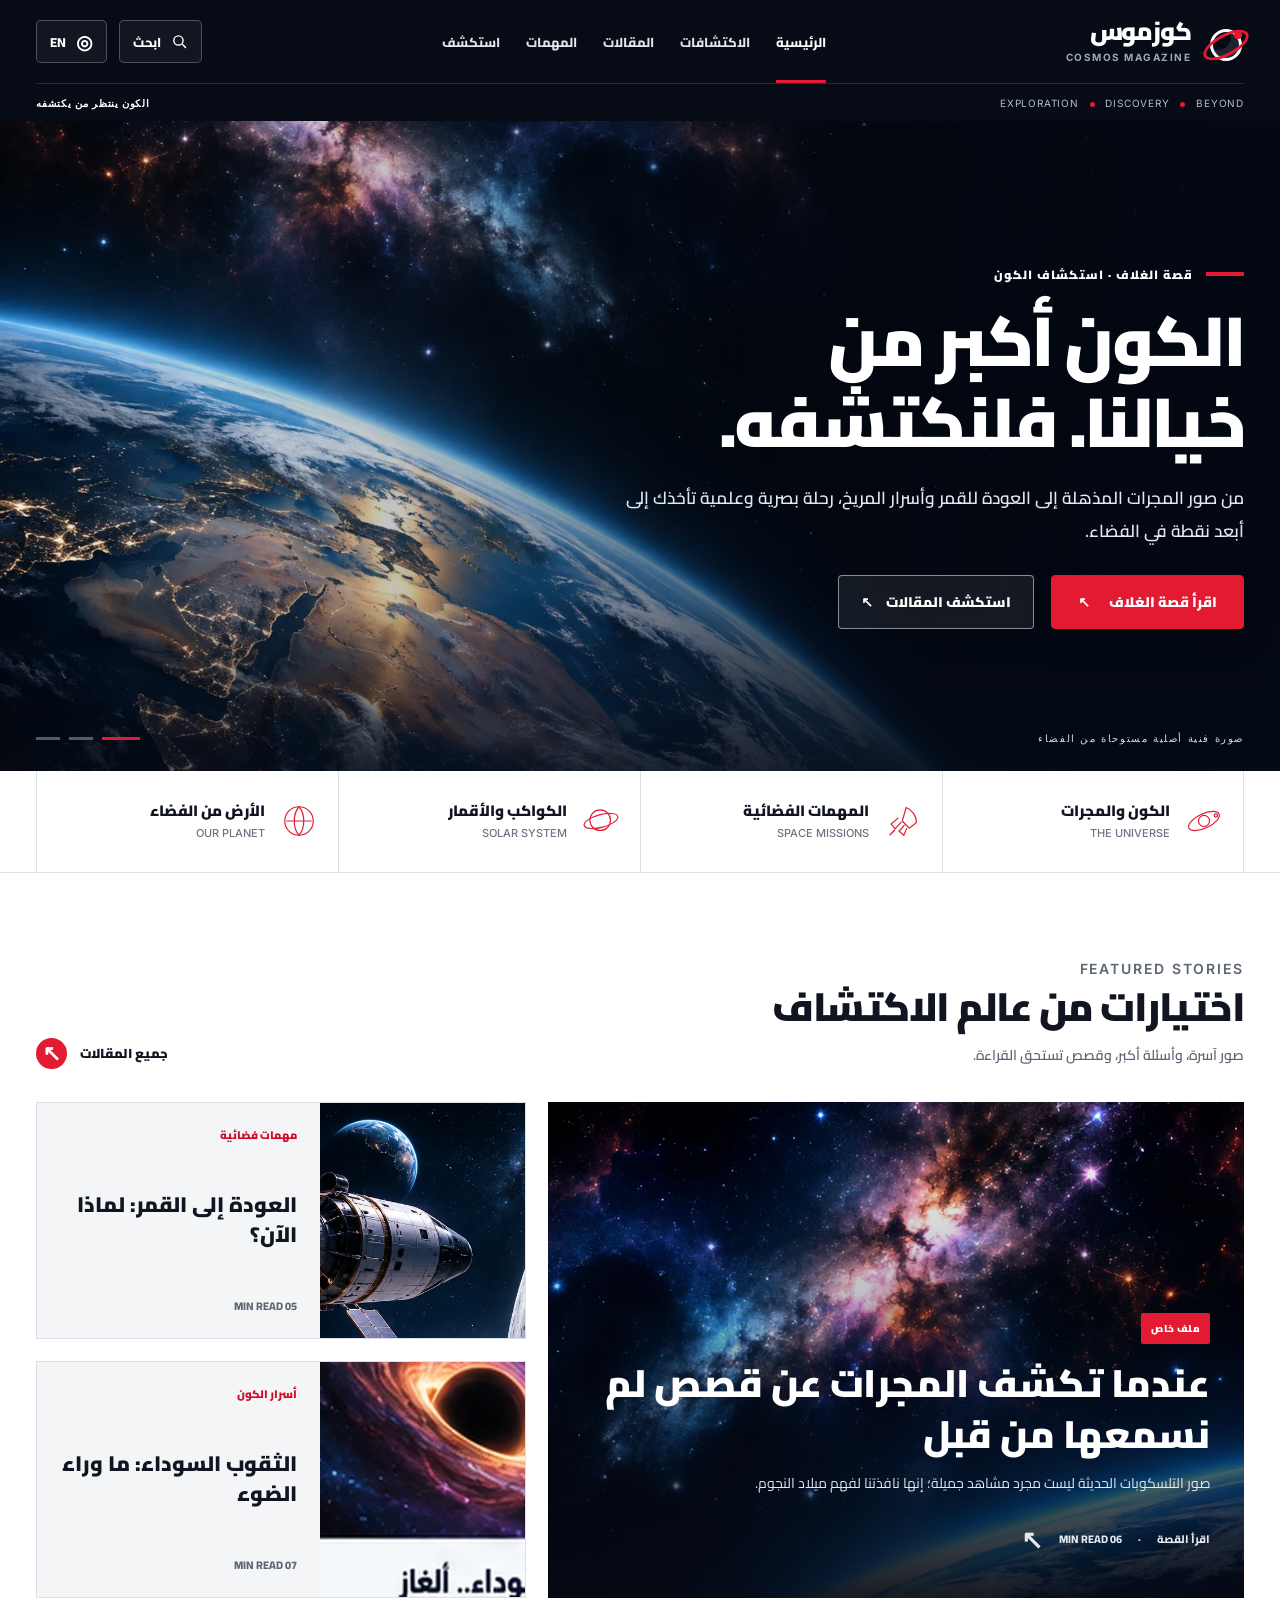
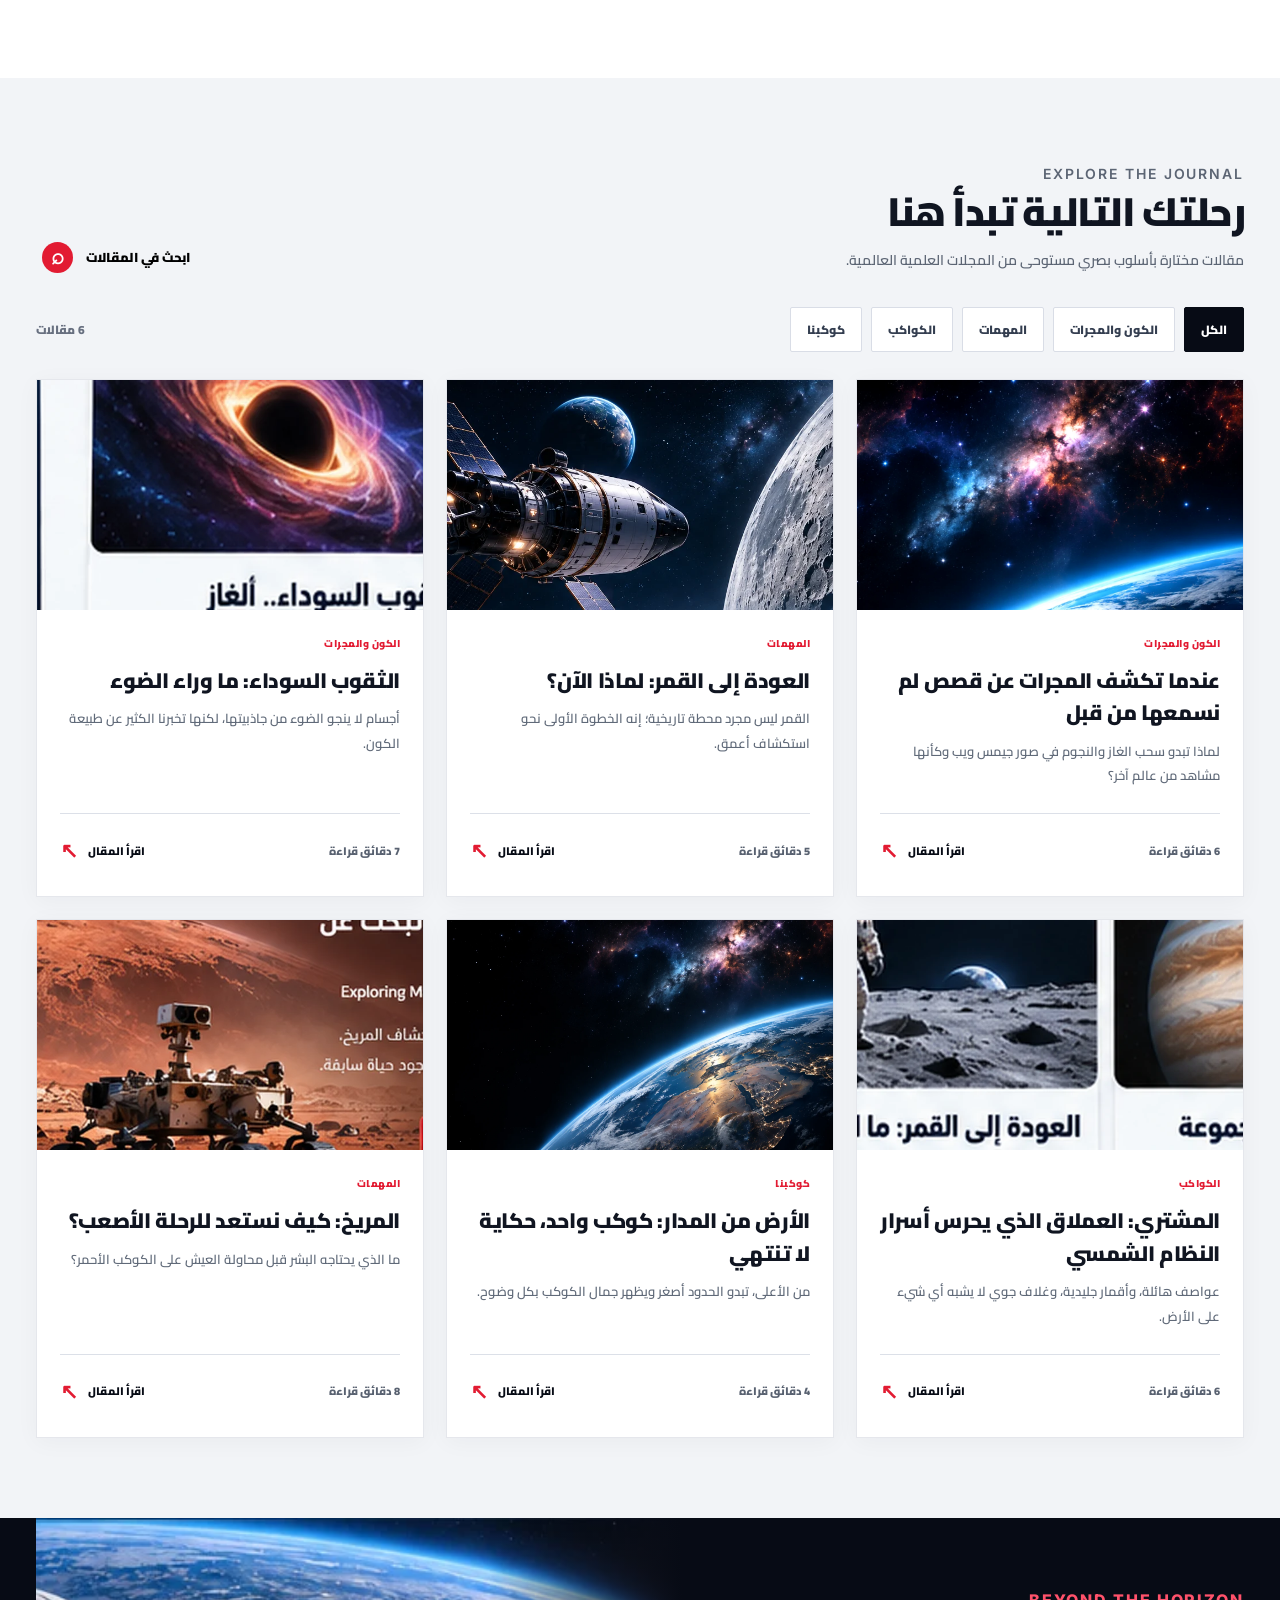
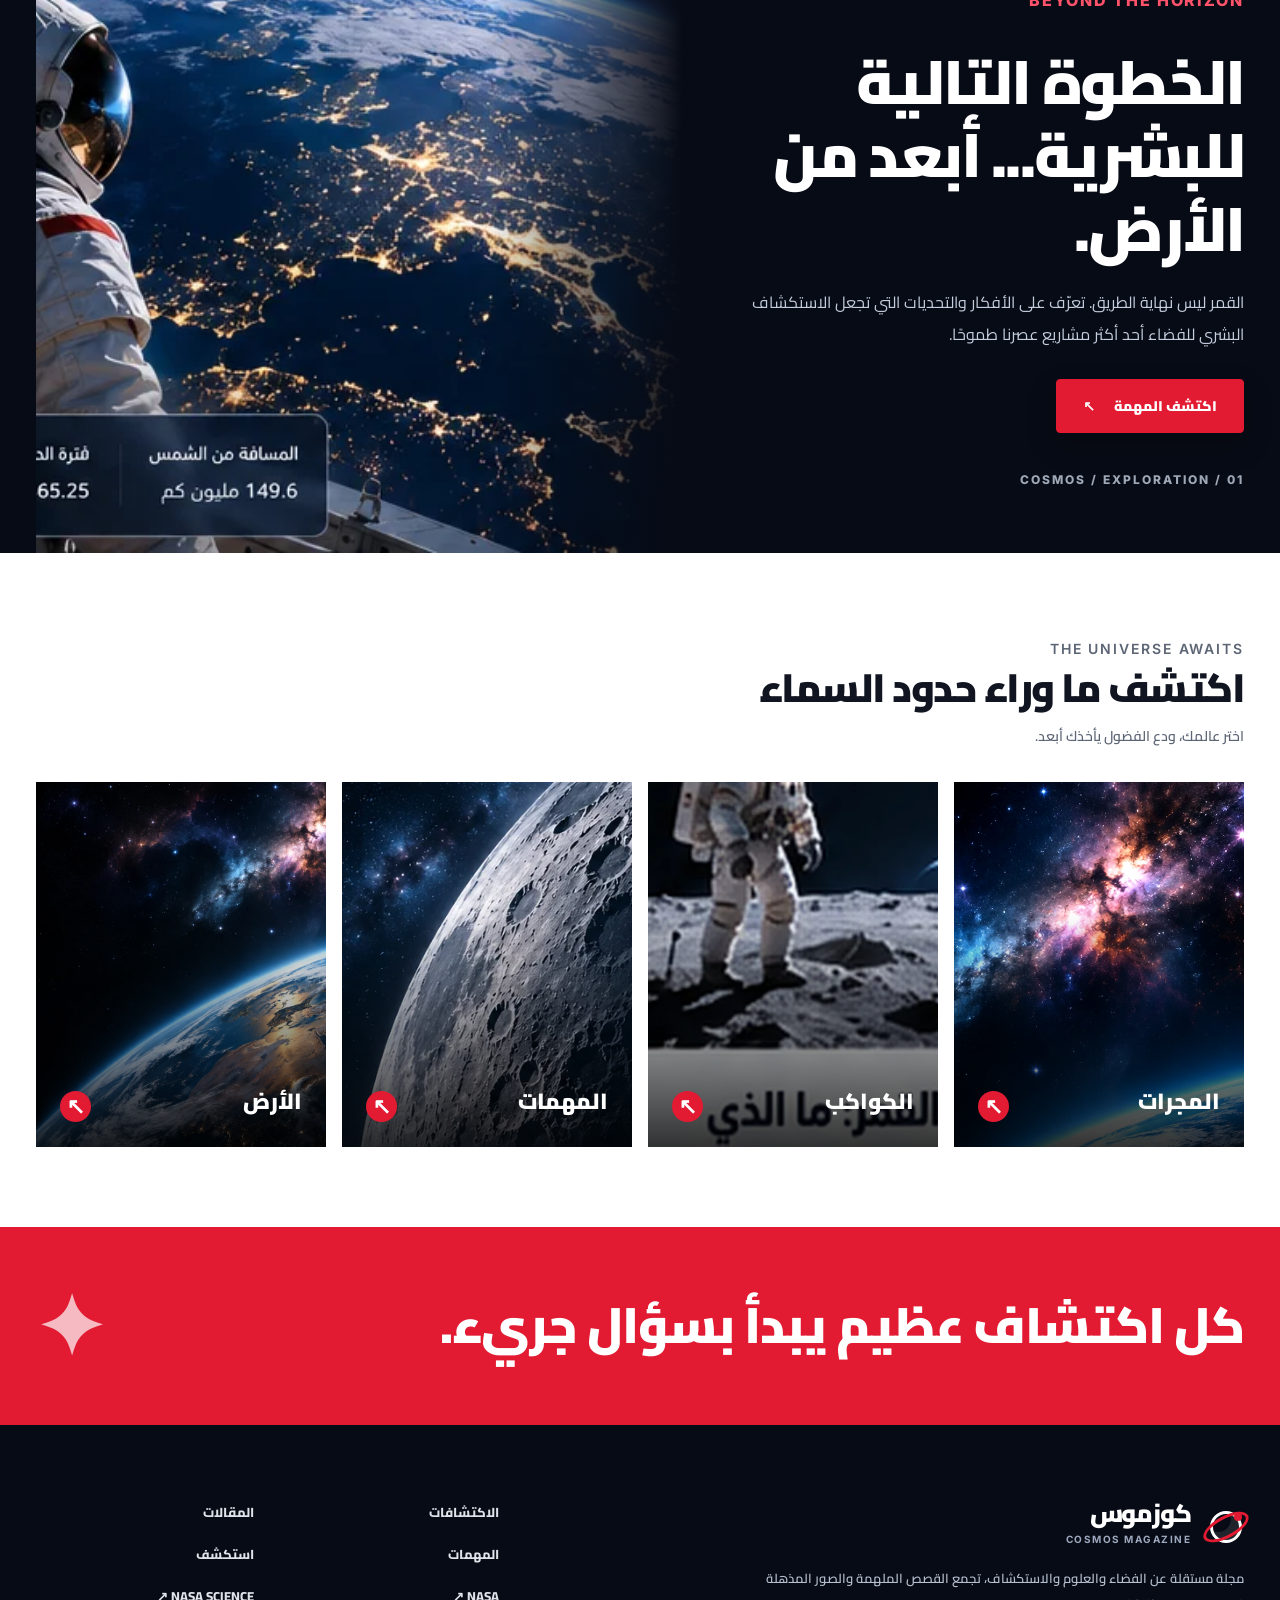
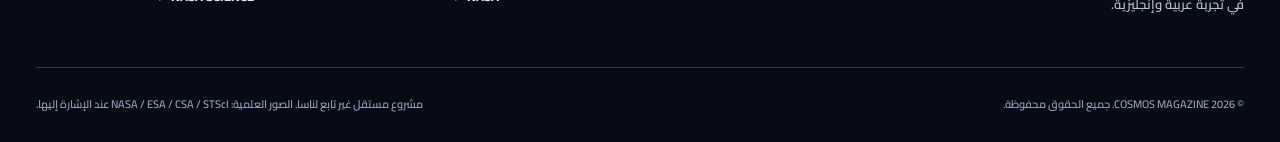
==== cosmos/index.html @ 0d80fc4e "Publish independent bilingual COSMOS space magazine in /cosmos" ====
<!doctype html>
<html lang="ar" dir="rtl">
<head>
  <meta charset="utf-8">
  <meta name="viewport" content="width=device-width, initial-scale=1, viewport-fit=cover">
  <meta name="theme-color" content="#070b15">
  <meta name="description" content="كوزموس — مجلة فضائية عربية وإنجليزية تستكشف الكون والبعثات والعلوم المستقبلية. Cosmos, a bilingual space & science editorial magazine.">
  <title>كوزموس | خلف حدود السماء</title>
  <link rel="preconnect" href="https://fonts.googleapis.com">
  <link rel="preconnect" href="https://fonts.gstatic.com" crossorigin>
  <link href="https://fonts.googleapis.com/css2?family=Cairo:wght@400;500;600;700;800;900;1000&family=Inter:wght@400;500;600;700;800;900&display=swap" rel="stylesheet">
  <style>
    :root{--navy:#070b15;--midnight:#101b2f;--red:#e21b32;--red2:#bf1328;--ink:#101521;--muted:#5c6574;--white:#fff;--paper:#fff;--soft:#f2f4f7;--line:#dce0e8;--max:1340px;--font:'Cairo',sans-serif}
    *{box-sizing:border-box}html{scroll-behavior:smooth}body{margin:0;font-family:var(--font);color:var(--ink);background:var(--paper);-webkit-font-smoothing:antialiased;overflow-x:hidden}body.en{--font:'Inter','Cairo',sans-serif}button,input{font:inherit}a{color:inherit;text-decoration:none}button{cursor:pointer}button:focus-visible,a:focus-visible,input:focus-visible{outline:3px solid #72aeff;outline-offset:3px}img{max-width:100%;display:block}.container{width:min(calc(100% - 72px),var(--max));margin-inline:auto}.arrow-icon{display:inline-block;transform:scaleX(-1)}body.en .arrow-icon{transform:scaleX(1)}
    .site-header{position:relative;z-index:80;background:var(--navy);color:#fff}.header-main{min-height:84px;display:flex;align-items:center;gap:36px;border-bottom:1px solid #ffffff20}.brand{display:flex;align-items:center;gap:11px;flex:none}.brand-orbit{width:42px;height:42px;position:relative;display:grid;place-items:center}.brand-orbit::before{content:"";position:absolute;width:26px;height:26px;border:3px solid white;border-radius:50%;left:8px;top:8px;box-shadow:inset -8px -8px 0 #ffffff1a}.brand-orbit::after{content:"";position:absolute;width:44px;height:16px;border:3px solid var(--red);border-radius:50%;transform:rotate(-28deg);left:-1px;top:13px}.brand-orbit i{position:absolute;width:8px;height:8px;background:var(--red);border-radius:50%;right:2px;top:10px}.brand-name{font-size:25px;font-weight:1000;line-height:1.0;letter-spacing:-1.1px}.brand-name small{display:block;font:700 10px/1.6 'Inter',Arial,sans-serif;letter-spacing:1.5px;color:#9da8be;margin-top:6px;white-space:nowrap}.desktop-nav{display:flex;align-items:center;gap:26px;margin-inline:auto}.desktop-nav a{color:#e1e5ec;font-size:13px;font-weight:800;white-space:nowrap;transition:color .2s}.desktop-nav a:hover{color:#fff}.desktop-nav a:first-child{color:white;position:relative}.desktop-nav a:first-child::after{content:"";position:absolute;bottom:-29px;height:3px;background:var(--red);right:0;left:0}.header-tools{display:flex;align-items:center;gap:12px;flex:none}.search-button,.lang-button,.menu-button{border:1px solid #ffffff40;color:white;background:#ffffff0c;min-height:43px;border-radius:5px;display:inline-flex;align-items:center;justify-content:center;gap:10px;padding:0 13px;font-size:13px;font-weight:800}.search-button:hover,.lang-button:hover,.menu-button:hover{background:#ffffff18}.search-button svg{width:17px;height:17px}.lang-button .globe{font-size:19px}.menu-button{display:none;font-size:23px}.header-note{display:flex;align-items:center;justify-content:space-between;gap:20px;min-height:37px;color:#b3bfd0;font-size:10px;letter-spacing:.8px;font-family:Inter,Arial,sans-serif;text-transform:uppercase}.header-note .dot{width:5px;height:5px;background:var(--red);display:inline-block;border-radius:50%;margin-inline:7px}.header-note strong{color:#fff;font-weight:800}.mobile-nav{display:none;flex-direction:column;gap:0;padding:8px 0 18px;border-top:1px solid #ffffff20}.mobile-nav.open{display:flex}.mobile-nav a{padding:13px 2px;border-bottom:1px solid #ffffff20;font-size:16px;font-weight:800}
    .hero{height:650px;position:relative;background:#030816;color:#fff;overflow:hidden}.hero-image{position:absolute;inset:0;width:100%;height:100%;object-fit:cover;object-position:center 58%;transform:scaleX(-1)}body.en .hero-image{transform:none}.hero:before{content:"";position:absolute;inset:0;background:linear-gradient(270deg,rgba(3,8,19,.98) 0%,rgba(3,8,19,.8) 26%,rgba(3,8,19,.28) 63%,rgba(3,8,19,.04) 100%);z-index:1}body.en .hero:before{background:linear-gradient(90deg,rgba(3,8,19,.96),rgba(3,8,19,.72) 31%,rgba(3,8,19,.13) 74%)}.hero:after{content:"";position:absolute;inset:0;background:linear-gradient(0deg,#050c18a8 0%,transparent 27%);pointer-events:none;z-index:1}.hero-inner{height:100%;position:relative;z-index:2;display:flex;flex-direction:column;align-items:flex-start;justify-content:center;padding-block:76px}.story-eyebrow{display:inline-flex;gap:13px;align-items:center;font-size:12px;font-weight:900;letter-spacing:1px;margin-bottom:15px;text-transform:uppercase}.red-line{width:38px;height:4px;background:var(--red);display:inline-block}.hero h1{font-size:clamp(48px,5.4vw,88px);line-height:1.17;letter-spacing:-2.7px;max-width:760px;margin:0 0 18px;font-weight:1000;text-wrap:balance}.hero p{color:#e3e9f2;max-width:630px;font-size:clamp(15px,1.35vw,19px);line-height:1.95;font-weight:600;margin:0 0 27px}.hero-actions{display:flex;align-items:center;gap:17px;flex-wrap:wrap}.btn-red{display:inline-flex;align-items:center;justify-content:center;gap:19px;background:var(--red);color:#fff;border:1px solid var(--red);border-radius:4px;min-height:54px;padding:0 26px;font-weight:900;font-size:14px;box-shadow:0 12px 30px #0003;transition:background .2s,transform .2s}.btn-red:hover{background:#ff2544;transform:translateY(-2px)}.btn-line{min-height:54px;padding:0 22px;display:inline-flex;align-items:center;gap:13px;color:white;border:1px solid #ffffff80;background:#ffffff13;border-radius:4px;font-size:14px;font-weight:900}.btn-line:hover{background:#ffffff28}.hero-foot{position:absolute;bottom:27px;right:0;left:0;display:flex;justify-content:space-between;align-items:center;gap:25px;font-family:Inter,Arial,sans-serif;letter-spacing:1.6px;color:#d5dce8;font-size:10px;text-transform:uppercase}.hero-paging{display:flex;align-items:center;gap:9px}.hero-paging span{width:24px;height:3px;background:#ffffff55}.hero-paging span:first-child{width:38px;background:var(--red)}
    .topic-bar{background:#fff;border-bottom:1px solid var(--line)}.topic-grid{display:grid;grid-template-columns:repeat(4,1fr)}.topic{display:flex;align-items:center;gap:15px;padding:29px 20px;border-inline-end:1px solid var(--line);transition:background .2s;cursor:pointer}.topic:first-child{border-inline-start:1px solid var(--line)}.topic:hover{background:#f3f6fa}.topic svg{width:38px;height:38px;flex:none;stroke:var(--red);stroke-width:1.5;fill:none}.topic strong{display:block;font-size:15px;font-weight:900;line-height:1.4}.topic small{display:block;font:500 11px/1.7 Inter,Arial,sans-serif;color:#6d7582;margin-top:3px}
    .section{padding:74px 0 80px}.section.soft{background:var(--soft)}.section-header{display:flex;justify-content:space-between;align-items:end;gap:28px;margin-bottom:33px}.section-kicker{color:var(--red);font:800 11px/1.3 Inter,Arial,sans-serif;letter-spacing:1.9px;text-transform:uppercase;margin:0 0 9px}.section-header h2{margin:0;font-size:clamp(31px,3.1vw,46px);letter-spacing:-1.5px;line-height:1.28;font-weight:1000}.section-header p{font-size:14px;color:var(--muted);margin:9px 0 0;line-height:1.9;font-weight:600}.section-link{display:inline-flex;align-items:center;gap:13px;font-size:13px;font-weight:900;white-space:nowrap}.circle-arrow{width:31px;height:31px;border-radius:50%;background:var(--red);display:grid;place-items:center;color:#fff;font:700 22px/1 Arial}
    .feature-layout{display:grid;grid-template-columns:1.42fr 1fr;gap:22px}.main-card{position:relative;height:496px;overflow:hidden;color:#fff;cursor:pointer;background:#09152d}.main-card img{width:100%;height:100%;object-fit:cover;transition:transform .6s}.main-card:hover img,.feature-side:hover img,.article-card:hover img,.visual-card:hover img{transform:scale(1.05)}.main-card:before{content:"";position:absolute;inset:0;background:linear-gradient(0deg,#050913ed,#05091350 53%,transparent);z-index:1}.main-card-content{position:absolute;z-index:2;bottom:0;right:0;left:0;padding:34px}.pill{font-size:10px;font-weight:900;padding:6px 10px;background:var(--red);color:#fff;display:inline-flex;align-items:center;border-radius:2px;letter-spacing:.4px;margin-bottom:14px}.main-card h3{margin:0 0 12px;font-size:clamp(28px,3vw,42px);font-weight:1000;line-height:1.32;max-width:630px}.card-desc{font-size:14px;line-height:1.8;color:#e3e8f2;margin:0 0 18px;max-width:560px}.card-meta{display:flex;align-items:center;gap:16px;color:#e4e8ef;font-size:11px;font-weight:800}.card-meta .arrow{font-size:26px}.side-stack{display:grid;grid-template-rows:1fr 1fr;gap:22px}.feature-side{display:grid;grid-template-columns:42% 58%;height:237px;background:#f4f5f7;overflow:hidden;cursor:pointer;border:1px solid var(--line)}.feature-side img{width:100%;height:100%;object-fit:cover;transition:transform .6s}.feature-side-body{padding:22px 23px;display:flex;flex-direction:column;justify-content:space-between}.tagline{font-size:11px;color:#d10a29;font-weight:900}.feature-side h3{font-size:21px;line-height:1.45;font-weight:1000;margin:8px 0}.feature-side small{font-size:11px;color:var(--muted);font-weight:800}
    .article-head{display:flex;justify-content:space-between;align-items:center;gap:20px;flex-wrap:wrap;margin-bottom:27px}.filter-list{display:flex;align-items:center;gap:9px;flex-wrap:wrap}.filter-list button{background:#fff;border:1px solid #d9dde6;border-radius:2px;padding:10px 16px;font-size:12px;font-weight:900;color:#343e50;transition:.2s}.filter-list button.active,.filter-list button:hover{background:var(--navy);color:#fff;border-color:var(--navy)}.cards-grid{display:grid;grid-template-columns:repeat(3,1fr);gap:22px}.article-card{background:#fff;cursor:pointer;min-width:0;display:flex;flex-direction:column;box-shadow:0 4px 22px #101d2d0a;border:1px solid #e5e7ec}.article-img{height:230px;overflow:hidden;background:#071325}.article-img img{width:100%;height:100%;object-fit:cover;transition:transform .6s}.article-content{padding:24px 23px 26px;flex:1;display:flex;flex-direction:column}.article-label{font-size:10px;color:var(--red);font-weight:1000;letter-spacing:.5px;margin-bottom:12px}.article-content h3{font-size:21px;line-height:1.55;letter-spacing:-.35px;margin:0 0 9px;font-weight:1000}.article-content p{margin:0 0 25px;font-size:13px;line-height:1.9;color:#606a79;font-weight:600;flex:1}.article-footer{border-top:1px solid var(--line);padding-top:17px;display:flex;justify-content:space-between;align-items:center;gap:10px;font-weight:900;font-size:11px;color:#596271}.article-footer .read{display:inline-flex;align-items:center;gap:10px;color:var(--navy)}.article-footer .arrow{display:grid;place-items:center;color:var(--red);font-size:21px}.empty-results{grid-column:1/-1;padding:65px 22px;text-align:center;border:1px dashed #cdd3dd;color:#637080;font-size:17px;font-weight:700}
    .mission-section{background:var(--navy);color:#fff;position:relative;overflow:hidden}.mission-grid{min-height:500px;display:grid;grid-template-columns:1fr 1.15fr;align-items:stretch}.mission-copy{padding:66px 0 66px 52px;z-index:2;display:flex;flex-direction:column;justify-content:center;align-items:flex-start}body.en .mission-copy{padding:66px 52px 66px 0}.mission-copy h2{font-size:clamp(38px,4.8vw,68px);font-weight:1000;line-height:1.2;letter-spacing:-1.8px;margin:0 0 20px;max-width:570px}.mission-copy p{font-size:16px;color:#c4cedf;line-height:2;margin:0 0 29px;max-width:510px}.mission-art{position:relative;overflow:hidden;min-height:420px;align-self:stretch}.mission-art img{width:100%;height:100%;object-fit:cover;object-position:center;position:absolute;inset:0}.mission-art:after{content:"";position:absolute;inset:0;background:linear-gradient(270deg,#070b15 0%,transparent 30%)}body.en .mission-art:after{background:linear-gradient(90deg,#070b15 0%,transparent 30%)}.mission-serial{font:800 12px/1.2 Inter,sans-serif;letter-spacing:2px;color:#9fa8b7;margin-top:40px}
    .explore-grid{display:grid;grid-template-columns:repeat(4,1fr);gap:16px}.visual-card{position:relative;cursor:pointer;height:365px;overflow:hidden;background:#081326;color:#fff}.visual-card img{height:100%;width:100%;object-fit:cover;transition:transform .6s}.visual-card::after{content:"";position:absolute;inset:0;background:linear-gradient(0deg,#000c 0%,transparent 64%)}.visual-card-label{position:absolute;bottom:25px;right:24px;left:24px;z-index:2;display:flex;align-items:end;justify-content:space-between;gap:12px;font-size:22px;font-weight:1000}.visual-card-label .circle-arrow{flex:none}.explore-grid .visual-card:nth-child(2) img{object-position:left center}.explore-grid .visual-card:nth-child(3) img{object-position:right center}
    .quote-band{background:var(--red);color:#fff;padding:58px 0}.quote-grid{display:flex;align-items:center;justify-content:space-between;gap:35px}.quote-band h2{font-size:clamp(27px,3.9vw,51px);font-weight:1000;line-height:1.4;letter-spacing:-1px;margin:0;max-width:880px}.quote-band .quote-mark{font-size:82px;font-weight:1000;line-height:1;opacity:.7}.footer{background:#070b15;color:#fff;padding:75px 0 28px}.footer-top{display:grid;grid-template-columns:1.5fr 1fr;gap:50px;padding-bottom:50px;border-bottom:1px solid #ffffff30}.footer-about p{max-width:490px;line-height:2;color:#b5bfce;font-size:13px;font-weight:600;margin:18px 0 0}.footer-links{display:grid;grid-template-columns:repeat(2,1fr);align-content:start;gap:18px 28px}.footer-links a{font-size:13px;color:#e0e4ea;font-weight:800}.footer-links a:hover{color:#fff;text-decoration:underline}.footer-bottom{padding-top:27px;display:flex;align-items:center;justify-content:space-between;gap:30px;flex-wrap:wrap;font-size:11px;line-height:1.7;color:#93a0b5;font-weight:600}.footer-bottom a{text-decoration:underline;text-underline-offset:3px}
    .overlay{display:none;position:fixed;inset:0;z-index:120;background:#020815e8;backdrop-filter:blur(10px);overflow-y:auto}.overlay.open{display:block}.search-panel{width:min(820px,calc(100% - 36px));margin:100px auto 50px;background:#fff;padding:32px;box-shadow:0 40px 100px #0005}.overlay-header{display:flex;align-items:center;justify-content:space-between;gap:20px;margin-bottom:20px}.overlay-header h2{font-size:30px;margin:0;font-weight:1000}.close-btn{border:1px solid #d9dde5;background:white;color:#111c2e;width:43px;height:43px;display:grid;place-items:center;font-size:24px}.search-field{display:flex;border:2px solid #161f32;padding:0 17px;gap:13px;align-items:center}.search-field input{height:58px;min-width:0;width:100%;outline:0;border:0;font-size:16px;color:#111c2e}.search-field span{font-size:24px}.search-results{margin-top:20px}.result-item{display:block;width:100%;padding:17px 10px;text-align:start;background:transparent;border:0;border-bottom:1px solid #e5e7ec}.result-item:hover{background:#f4f6f9}.result-item small{display:block;color:var(--red);font-size:11px;font-weight:900;margin-bottom:5px}.result-item strong{font-size:17px;font-weight:900}.result-empty{padding:20px;font-weight:700;color:#606978}
    .reader{position:fixed;z-index:130;inset:0;background:#f9fafc;display:none;overflow-y:auto}.reader.open{display:block}.reader-top{height:72px;background:#080f1d;display:flex;align-items:center;justify-content:space-between;color:#fff;padding-inline:max(28px,calc((100vw - 1100px)/2))}.reader-top .reader-brand{font-weight:1000;letter-spacing:.6px}.reader-top button{border:1px solid #ffffff50;color:#fff;background:transparent;padding:9px 16px;font-weight:900;display:flex;align-items:center;gap:7px}.reader-image{height:min(48vw,430px);min-height:240px;width:100%;object-fit:cover}.reader-wrap{max-width:850px;margin:auto;padding:42px 25px 100px}.reader-cat{font-size:12px;letter-spacing:.5px;font-weight:1000;color:var(--red);margin-bottom:10px}.reader-title{font-size:clamp(33px,4vw,58px);line-height:1.35;letter-spacing:-1.2px;font-weight:1000;margin:0 0 17px}.reader-excerpt{color:#536072;font-size:19px;line-height:1.9;font-weight:700;margin:0 0 24px}.reader-meta{padding:16px 0;border-block:1px solid #d7dce5;color:#606c7b;font-size:12px;font-weight:800;display:flex;gap:10px;align-items:center;margin-bottom:33px}.reader-body h3{font-size:27px;font-weight:1000;line-height:1.4;margin:31px 0 12px}.reader-body p{font-size:17px;line-height:2.25;color:#273144;font-weight:500;margin:0 0 24px}.reader-body blockquote{margin:30px 0;padding:18px 24px;border-inline-start:4px solid var(--red);background:#eff2f7;color:#172235;line-height:2;font-size:21px;font-weight:900}.reader-credit{font-size:11px;color:#687386;margin-top:24px}
    @media(max-width:1150px){.desktop-nav{gap:16px}.desktop-nav a{font-size:11px}.header-main{gap:20px}.feature-side h3{font-size:18px}.feature-side-body{padding:18px}.mission-copy h2{font-size:47px}}
    @media(max-width:940px){.container{width:min(calc(100% - 38px),var(--max))}.desktop-nav{display:none}.menu-button{display:inline-flex}.header-main{min-height:72px}.header-note{display:none}.hero{height:640px}.hero h1{font-size:clamp(42px,7vw,66px)}.topic-grid{grid-template-columns:repeat(2,1fr)}.topic{border-bottom:1px solid var(--line)}.feature-layout{grid-template-columns:1fr}.side-stack{grid-template-columns:1fr 1fr;grid-template-rows:auto}.feature-side{grid-template-columns:1fr;height:auto;min-height:350px;display:flex;flex-direction:column}.feature-side img{height:185px}.feature-side-body{flex:1}.cards-grid{grid-template-columns:repeat(2,1fr)}.mission-grid{grid-template-columns:1fr}.mission-copy{padding:64px 0!important}.mission-art{min-height:400px;grid-row:2}.mission-art:after{background:linear-gradient(0deg,transparent 35%,#070b15)!important}.explore-grid{grid-template-columns:repeat(2,1fr)}}
    @media(max-width:620px){.container{width:calc(100% - 30px)}.brand-name{font-size:21px}.brand-name small{font-size:9px}.brand-orbit{transform:scale(.88);margin-inline:-2px}.header-tools{gap:7px}.search-button{min-width:42px;padding:0 9px}.search-button .search-word{display:none}.lang-button{padding:0 10px}.lang-button .globe{display:none}.menu-button{min-width:42px;padding:0 9px}.hero{height:630px}.hero-image{object-position:center center}.hero:before{background:linear-gradient(0deg,#030816ed 0%,#030816a3 43%,#03081614 100%)!important}.hero-inner{justify-content:flex-end;padding-bottom:102px;padding-top:110px}.hero h1{font-size:clamp(37px,10.1vw,52px);letter-spacing:-1px}.hero p{line-height:1.85;font-size:14px}.story-eyebrow{font-size:10px}.btn-red,.btn-line{min-height:47px;padding:0 17px;font-size:12px}.hero-foot{bottom:24px;font-size:9px}.topic-grid{grid-template-columns:repeat(2,1fr)}.topic{padding:18px 11px;gap:10px}.topic svg{width:29px;height:29px}.topic strong{font-size:12px}.topic small{font-size:9px}.section{padding:51px 0 56px}.section-header h2{font-size:31px}.section-header{align-items:flex-start}.section-link{font-size:11px}.main-card{height:440px}.main-card-content{padding:22px}.main-card h3{font-size:31px}.side-stack{grid-template-columns:1fr}.feature-side{min-height:0;display:grid;grid-template-columns:36% 64%;height:185px}.feature-side img{height:100%}.feature-side h3{font-size:17px;margin:7px 0}.feature-side-body{padding:14px}.cards-grid{grid-template-columns:1fr}.article-img{height:230px}.mission-copy h2{font-size:39px}.mission-art{min-height:285px}.explore-grid{gap:10px}.visual-card{height:270px}.visual-card-label{font-size:17px;right:15px;left:15px;bottom:15px}.circle-arrow{width:27px;height:27px;font-size:19px}.quote-grid{align-items:flex-start}.quote-band{padding:42px 0}.quote-band h2{font-size:28px}.quote-band .quote-mark{font-size:48px}.footer{padding-top:52px}.footer-top{grid-template-columns:1fr}.footer-bottom{font-size:10px}.search-panel{margin:55px auto;padding:20px}.reader-wrap{padding:30px 18px 70px}.reader-body p{font-size:16px}}
    @media(prefers-reduced-motion:reduce){html{scroll-behavior:auto}*,*:before,*:after{transition-duration:.01ms!important;animation-duration:.01ms!important}}
  </style>
</head>
<body>
<header class="site-header" id="home">
  <div class="container">
    <div class="header-main">
      <a href="#home" class="brand" aria-label="Cosmos home">
        <span class="brand-orbit" aria-hidden="true"><i></i></span>
        <span class="brand-name"><span data-i18n="brand">كوزموس</span><small>COSMOS MAGAZINE</small></span>
      </a>
      <nav class="desktop-nav" aria-label="Main navigation">
        <a href="#home" data-i18n="navHome">الرئيسية</a>
        <a href="#featured" data-i18n="navDiscoveries">الاكتشافات</a>
        <a href="#stories" data-i18n="navStories">المقالات</a>
        <a href="#mission" data-i18n="navMissions">المهمات</a>
        <a href="#explore" data-i18n="navExplore">استكشف</a>
      </nav>
      <div class="header-tools">
        <button id="searchOpen" class="search-button" type="button" aria-label="Search"><svg viewBox="0 0 24 24" fill="none" stroke="currentColor" stroke-width="2"><circle cx="10.5" cy="10.5" r="6.5"/><path d="m16 16 5 5"/></svg><span class="search-word" data-i18n="search">ابحث</span></button>
        <button id="langToggle" class="lang-button" type="button" aria-label="Switch language"><span class="globe">◎</span><span id="langLabel">EN</span></button>
        <button id="menuToggle" class="menu-button" type="button" aria-label="Menu" aria-expanded="false">☰</button>
      </div>
    </div>
    <div class="header-note"><span>EXPLORATION <span class="dot"></span> DISCOVERY <span class="dot"></span> BEYOND</span><strong data-i18n="headerNote">الكون ينتظر من يكتشفه</strong></div>
    <nav id="mobileNav" class="mobile-nav" aria-label="Mobile navigation">
      <a href="#home" data-i18n="navHome">الرئيسية</a>
      <a href="#featured" data-i18n="navDiscoveries">الاكتشافات</a>
      <a href="#stories" data-i18n="navStories">المقالات</a>
      <a href="#mission" data-i18n="navMissions">المهمات</a>
      <a href="#explore" data-i18n="navExplore">استكشف</a>
    </nav>
  </div>
</header>
<main>
  <section class="hero" aria-label="Featured story">
    <img src="[data-uri]" alt="Planet Earth seen from orbit beneath a nebula" class="hero-image" fetchpriority="high">
    <div class="container hero-inner">
      <div class="story-eyebrow"><span class="red-line"></span><span data-i18n="heroEyebrow">قصة الغلاف · استكشاف الكون</span></div>
      <h1 data-i18n="heroTitle">الكون أكبر من خيالنا. فلنكتشفه.</h1>
      <p data-i18n="heroDesc">من صور المجرات المذهلة إلى العودة للقمر وأسرار المريخ، رحلة بصرية وعلمية تأخذك إلى أبعد نقطة في الفضاء.</p>
      <div class="hero-actions">
        <button type="button" id="heroRead" class="btn-red"><span data-i18n="heroRead">اقرأ قصة الغلاف</span><span class="arrow-icon">↗</span></button>
        <a href="#stories" class="btn-line"><span data-i18n="heroExplore">استكشف المقالات</span><span class="arrow-icon">↗</span></a>
      </div>
      <div class="hero-foot"><span data-i18n="heroPhoto">صورة فنية أصلية مستوحاة من الفضاء</span><div class="hero-paging"><span></span><span></span><span></span></div></div>
    </div>
  </section>

  <section class="topic-bar" aria-label="Explore topics">
    <div class="container topic-grid">
      <a href="#stories" class="topic" data-catlink="universe">
        <svg viewBox="0 0 48 48"><circle cx="24" cy="24" r="7"/><ellipse cx="24" cy="24" rx="21" ry="9" transform="rotate(-25 24 24)"/><circle cx="39" cy="17" r="2"/></svg>
        <span><strong data-i18n="topic1">الكون والمجرات</strong><small>THE UNIVERSE</small></span>
      </a>
      <a href="#stories" class="topic" data-catlink="missions">
        <svg viewBox="0 0 48 48"><path d="M28 7c8 3 13 11 13 19l-9 7-9-9 5-17Z"/><path d="m22 25-8 9-5-6 9-8M29 33l-4 9-6-5 7-8"/><path d="m14 35-7 7"/></svg>
        <span><strong data-i18n="topic2">المهمات الفضائية</strong><small>SPACE MISSIONS</small></span>
      </a>
      <a href="#stories" class="topic" data-catlink="solar">
        <svg viewBox="0 0 48 48"><circle cx="23" cy="23" r="13"/><ellipse cx="24" cy="24" rx="22" ry="8" transform="rotate(-15 24 24)"/></svg>
        <span><strong data-i18n="topic3">الكواكب والأقمار</strong><small>SOLAR SYSTEM</small></span>
      </a>
      <a href="#stories" class="topic" data-catlink="earth">
        <svg viewBox="0 0 48 48"><circle cx="24" cy="24" r="18"/><path d="M8 24h32M24 6c8 9 8 27 0 36M24 6c-8 9-8 27 0 36"/></svg>
        <span><strong data-i18n="topic4">الأرض من الفضاء</strong><small>OUR PLANET</small></span>
      </a>
    </div>
  </section>

  <section class="section" id="featured">
    <div class="container">
      <div class="section-header">
        <div><p class="section-kicker">FEATURED STORIES</p><h2 data-i18n="featuredTitle">اختيارات من عالم الاكتشاف</h2><p data-i18n="featuredDesc">صور آسرة، وأسئلة أكبر، وقصص تستحق القراءة.</p></div>
        <a href="#stories" class="section-link"><span data-i18n="viewAll">جميع المقالات</span><span class="circle-arrow arrow-icon">↗</span></a>
      </div>
      <div class="feature-layout">
        <article class="main-card" tabindex="0" role="button" data-open="1">
          <img src="https://science.nasa.gov/wp-content/uploads/2023/09/web-first-images-release.png" data-fallback="[data-uri]" alt="Cosmic Cliffs in the Carina Nebula, Webb telescope" loading="lazy">
          <div class="main-card-content"><span class="pill" data-i18n="featuredPill">ملف خاص</span><h3 data-i18n="featureMainTitle">عندما تكشف المجرات عن قصص لم نسمعها من قبل</h3><p class="card-desc" data-i18n="featureMainDesc">صور التلسكوبات الحديثة ليست مجرد مشاهد جميلة؛ إنها نافذتنا لفهم ميلاد النجوم.</p><div class="card-meta"><span data-i18n="readStory">اقرأ القصة</span><span>·</span><span>06 MIN READ</span><span class="arrow arrow-icon">↗</span></div></div>
        </article>
        <div class="side-stack">
          <article class="feature-side" tabindex="0" role="button" data-open="2"><img src="[data-uri]" alt="Spacecraft approaching the Moon" loading="lazy"><div class="feature-side-body"><span class="tagline" data-i18n="featureMoonCat">مهمات فضائية</span><h3 data-i18n="featureMoonTitle">العودة إلى القمر: لماذا الآن؟</h3><small>05 MIN READ</small></div></article>
          <article class="feature-side" tabindex="0" role="button" data-open="3"><img src="[data-uri]" alt="Artist's depiction of a black hole" loading="lazy"><div class="feature-side-body"><span class="tagline" data-i18n="featureBlackCat">أسرار الكون</span><h3 data-i18n="featureBlackTitle">الثقوب السوداء: ما وراء الضوء</h3><small>07 MIN READ</small></div></article>
        </div>
      </div>
    </div>
  </section>

  <section class="section soft" id="stories">
    <div class="container">
      <div class="section-header"><div><p class="section-kicker">EXPLORE THE JOURNAL</p><h2 data-i18n="storiesTitle">رحلتك التالية تبدأ هنا</h2><p data-i18n="storiesDesc">مقالات مختارة بأسلوب بصري مستوحى من المجلات العلمية العالمية.</p></div><button type="button" class="section-link" id="storiesSearch" style="border:0;background:transparent;cursor:pointer"><span data-i18n="searchStories">ابحث في المقالات</span><span class="circle-arrow">⌕</span></button></div>
      <div class="article-head"><div class="filter-list" id="filters"></div><div style="font-size:12px;font-weight:900;color:#687080" id="resultCount"></div></div>
      <div class="cards-grid" id="cardsGrid" aria-live="polite"></div>
    </div>
  </section>

  <section class="mission-section" id="mission"><div class="container mission-grid"><div class="mission-copy"><p class="section-kicker" style="color:#ff526b">BEYOND THE HORIZON</p><h2 data-i18n="missionTitle">الخطوة التالية للبشرية... أبعد من الأرض.</h2><p data-i18n="missionDesc">القمر ليس نهاية الطريق. تعرّف على الأفكار والتحديات التي تجعل الاستكشاف البشري للفضاء أحد أكثر مشاريع عصرنا طموحًا.</p><button class="btn-red" id="missionRead" type="button"><span data-i18n="missionButton">اكتشف المهمة</span><span class="arrow-icon">↗</span></button><span class="mission-serial">COSMOS / EXPLORATION / 01</span></div><div class="mission-art"><img src="[data-uri]" alt="Astronaut and Earth viewed from space" loading="lazy"></div></div></section>

  <section class="section" id="explore"><div class="container"><div class="section-header"><div><p class="section-kicker">THE UNIVERSE AWAITS</p><h2 data-i18n="exploreTitle">اكتشف ما وراء حدود السماء</h2><p data-i18n="exploreDesc">اختر عالمك، ودع الفضول يأخذك أبعد.</p></div></div><div class="explore-grid">
    <a href="#stories" class="visual-card" data-catlink="universe"><img src="[data-uri]" alt="Nebula and stars" loading="lazy"><span class="visual-card-label"><span data-i18n="explore1">المجرات</span><span class="circle-arrow arrow-icon">↗</span></span></a>
    <a href="#stories" class="visual-card" data-catlink="solar"><img src="[data-uri]" alt="Jupiter in space" loading="lazy"><span class="visual-card-label"><span data-i18n="explore2">الكواكب</span><span class="circle-arrow arrow-icon">↗</span></span></a>
    <a href="#stories" class="visual-card" data-catlink="missions"><img src="[data-uri]" alt="Spacecraft near the Moon" loading="lazy"><span class="visual-card-label"><span data-i18n="explore3">المهمات</span><span class="circle-arrow arrow-icon">↗</span></span></a>
    <a href="#stories" class="visual-card" data-catlink="earth"><img src="[data-uri]" alt="Earth in space" loading="lazy"><span class="visual-card-label"><span data-i18n="explore4">الأرض</span><span class="circle-arrow arrow-icon">↗</span></span></a>
  </div></div></section>
  <section class="quote-band"><div class="container quote-grid"><h2 data-i18n="quote">كل اكتشاف عظيم يبدأ بسؤال جريء.</h2><span class="quote-mark" aria-hidden="true">✦</span></div></section>
</main>
<footer class="footer"><div class="container"><div class="footer-top"><div class="footer-about"><a href="#home" class="brand"><span class="brand-orbit" aria-hidden="true"><i></i></span><span class="brand-name"><span data-i18n="brand">كوزموس</span><small>COSMOS MAGAZINE</small></span></a><p data-i18n="footerAbout">مجلة مستقلة عن الفضاء والعلوم والاستكشاف، تجمع القصص الملهمة والصور المذهلة في تجربة عربية وإنجليزية.</p></div><div class="footer-links"><a href="#featured" data-i18n="navDiscoveries">الاكتشافات</a><a href="#stories" data-i18n="navStories">المقالات</a><a href="#mission" data-i18n="navMissions">المهمات</a><a href="#explore" data-i18n="navExplore">استكشف</a><a href="https://www.nasa.gov/" target="_blank" rel="noopener">NASA ↗</a><a href="https://science.nasa.gov/" target="_blank" rel="noopener">NASA SCIENCE ↗</a></div></div><div class="footer-bottom"><span>© <span id="year"></span> COSMOS MAGAZINE. <span data-i18n="footerRights">جميع الحقوق محفوظة.</span></span><span data-i18n="footerDisclaimer">مشروع مستقل غير تابع لناسا. الصور العلمية: NASA / ESA / CSA / STScI عند الإشارة إليها.</span></div></div></footer>

<div class="overlay" id="searchOverlay" role="dialog" aria-modal="true" aria-label="Search articles"><div class="search-panel"><div class="overlay-header"><h2 data-i18n="searchTitle">ابحث في الكون</h2><button class="close-btn" type="button" id="searchClose" aria-label="Close">×</button></div><label class="search-field"><span>⌕</span><input id="searchInput" type="search" autocomplete="off" placeholder="ابحث عن الفضاء أو المجرات أو القمر" aria-label="Search query"></label><div id="searchResults" class="search-results"></div></div></div>
<div class="reader" id="reader" role="dialog" aria-modal="true" aria-label="Article"><div class="reader-top"><span class="reader-brand">COSMOS <span style="color:var(--red)">●</span></span><button id="readerClose" type="button"><span class="arrow-icon">↗</span><span data-i18n="readerClose">العودة للمجلة</span></button></div><img id="readerImage" class="reader-image" alt="Space science article image"><div class="reader-wrap"><div class="reader-cat" id="readerCat"></div><h1 class="reader-title" id="readerTitle"></h1><p class="reader-excerpt" id="readerExcerpt"></p><div class="reader-meta" id="readerMeta"></div><div class="reader-body" id="readerBody"></div><div class="reader-credit" id="readerCredit"></div></div></div>
<script>
(()=>{
 'use strict';
 const $=id=>document.getElementById(id);
 const ui={
 ar:{brand:'كوزموس',navHome:'الرئيسية',navDiscoveries:'الاكتشافات',navStories:'المقالات',navMissions:'المهمات',navExplore:'استكشف',headerNote:'الكون ينتظر من يكتشفه',search:'ابحث',heroEyebrow:'قصة الغلاف · استكشاف الكون',heroTitle:'الكون أكبر من خيالنا. فلنكتشفه.',heroDesc:'من صور المجرات المذهلة إلى العودة للقمر وأسرار المريخ، رحلة بصرية وعلمية تأخذك إلى أبعد نقطة في الفضاء.',heroRead:'اقرأ قصة الغلاف',heroExplore:'استكشف المقالات',heroPhoto:'صورة فنية أصلية مستوحاة من الفضاء',topic1:'الكون والمجرات',topic2:'المهمات الفضائية',topic3:'الكواكب والأقمار',topic4:'الأرض من الفضاء',featuredTitle:'اختيارات من عالم الاكتشاف',featuredDesc:'صور آسرة، وأسئلة أكبر، وقصص تستحق القراءة.',viewAll:'جميع المقالات',featuredPill:'ملف خاص',featureMainTitle:'عندما تكشف المجرات عن قصص لم نسمعها من قبل',featureMainDesc:'صور التلسكوبات الحديثة ليست مجرد مشاهد جميلة؛ إنها نافذتنا لفهم ميلاد النجوم.',readStory:'اقرأ القصة',featureMoonCat:'مهمات فضائية',featureMoonTitle:'العودة إلى القمر: لماذا الآن؟',featureBlackCat:'أسرار الكون',featureBlackTitle:'الثقوب السوداء: ما وراء الضوء',storiesTitle:'رحلتك التالية تبدأ هنا',storiesDesc:'مقالات مختارة بأسلوب بصري مستوحى من المجلات العلمية العالمية.',searchStories:'ابحث في المقالات',missionTitle:'الخطوة التالية للبشرية... أبعد من الأرض.',missionDesc:'القمر ليس نهاية الطريق. تعرّف على الأفكار والتحديات التي تجعل الاستكشاف البشري للفضاء أحد أكثر مشاريع عصرنا طموحًا.',missionButton:'اكتشف المهمة',exploreTitle:'اكتشف ما وراء حدود السماء',exploreDesc:'اختر عالمك، ودع الفضول يأخذك أبعد.',explore1:'المجرات',explore2:'الكواكب',explore3:'المهمات',explore4:'الأرض',quote:'كل اكتشاف عظيم يبدأ بسؤال جريء.',footerAbout:'مجلة مستقلة عن الفضاء والعلوم والاستكشاف، تجمع القصص الملهمة والصور المذهلة في تجربة عربية وإنجليزية.',footerRights:'جميع الحقوق محفوظة.',footerDisclaimer:'مشروع مستقل غير تابع لناسا. الصور العلمية: NASA / ESA / CSA / STScI عند الإشارة إليها.',searchTitle:'ابحث في الكون',searchPlaceholder:'ابحث عن الفضاء أو المجرات أو القمر',readerClose:'العودة للمجلة',readMore:'اقرأ المقال',minRead:'دقائق قراءة',noResults:'لا توجد نتائج، جرّب كلمة أخرى.',found:n=>`${n} مقالات`,categories:{all:'الكل',universe:'الكون والمجرات',missions:'المهمات',solar:'الكواكب',earth:'كوكبنا'},meta:'مجلة كوزموس',chapter1:'ما الذي نعرفه؟',chapter2:'لماذا يهمنا هذا الاكتشاف؟',credit:'حقوق الصورة',photoArt:'عمل فني بصري أصلي'},
 en:{brand:'COSMOS',navHome:'Home',navDiscoveries:'Discoveries',navStories:'Stories',navMissions:'Missions',navExplore:'Explore',headerNote:'DISCOVERY IS OUT THERE',search:'Search',heroEyebrow:'COVER STORY · EXPLORING THE COSMOS',heroTitle:'The universe is bigger than our imagination.',heroDesc:'From extraordinary galaxies to the Moon and the mysteries of Mars, follow a visual journey into the farthest reaches of space.',heroRead:'Read the cover story',heroExplore:'Explore all stories',heroPhoto:'Original space-inspired concept artwork',topic1:'The universe',topic2:'Space missions',topic3:'Our solar system',topic4:'Our home planet',featuredTitle:'Stories worth discovering',featuredDesc:'Breathtaking imagery. Bigger questions. Extraordinary science.',viewAll:'View all stories',featuredPill:'FEATURE',featureMainTitle:'The hidden stories written in the stars',featureMainDesc:'Telescope images are more than beautiful pictures: they reveal how new stars and worlds are born.',readStory:'Read feature',featureMoonCat:'SPACE EXPLORATION',featureMoonTitle:'Back to the Moon: why now?',featureBlackCat:'THE UNIVERSE',featureBlackTitle:'Black holes: beyond the light',storiesTitle:'Your next journey starts here',storiesDesc:'A curated collection of space and science features.',searchStories:'Search stories',missionTitle:'Humanity’s next frontier lies beyond Earth.',missionDesc:'The Moon is only the beginning. Discover the ambition, engineering and questions shaping the next era of human exploration.',missionButton:'Explore the mission',exploreTitle:'Go beyond the horizon',exploreDesc:'Choose a world and follow your curiosity.',explore1:'Galaxies',explore2:'Planets',explore3:'Missions',explore4:'Earth',quote:'Every great discovery begins with a bold question.',footerAbout:'An independent space and science magazine, bringing inspiring stories and unforgettable imagery together in Arabic and English.',footerRights:'All rights reserved.',footerDisclaimer:'Independent project, not affiliated with NASA. Science imagery credited to NASA / ESA / CSA / STScI where applicable.',searchTitle:'Search the universe',searchPlaceholder:'Search space, galaxies, the Moon...',readerClose:'Back to magazine',readMore:'Read story',minRead:'min read',noResults:'No results found. Try another search.',found:n=>`${n} stories`,categories:{all:'All stories',universe:'Universe',missions:'Missions',solar:'Solar system',earth:'Earth'},meta:'Cosmos Magazine',chapter1:'What do we know?',chapter2:'Why does it matter?',credit:'Image credit',photoArt:'Original concept artwork'}
 };
 const posts=[
 {id:1,cat:'universe',min:6,img:'https://science.nasa.gov/wp-content/uploads/2023/09/web-first-images-release.png',fallback:'[data-uri]',credit:'NASA / ESA / CSA / STScI',
 ar:{title:'عندما تكشف المجرات عن قصص لم نسمعها من قبل',excerpt:'لماذا تبدو سحب الغاز والنجوم في صور جيمس ويب وكأنها مشاهد من عالم آخر؟',p:['في الفضاء مناطق واسعة من الغاز والغبار تُولد داخلها النجوم. وعندما تنظر إليها مراصد مثل تلسكوب جيمس ويب، تتحول المعلومات إلى صور غنية بتفاصيل لا تراها العين البشرية وحدها.','صورة «المنحدرات الكونية» لسديم القاعدة تذكير بأن كل جزء مضيء يمثل عملية فيزيائية حقيقية: نجوم تتشكل، ورياح نجمية تنحت الغاز، وغبار يكشفه ضوء الأشعة تحت الحمراء.','جمال هذه المشاهد مهم، لكن قيمتها العلمية أعمق بكثير. فهي تساعد الباحثين على فهم كيف تتشكل النجوم والكواكب، وكيف تتغير المجرات مع مرور الوقت.']},
 en:{title:'The hidden stories written in the stars',excerpt:'Why do Webb’s breathtaking nebulae look like landscapes from another world?',p:['Vast regions of interstellar gas and dust are the places where stars are born. Observatories like the James Webb Space Telescope reveal details that our eyes alone could never see.','The Cosmic Cliffs in the Carina Nebula remind us that every bright structure is part of a real physical process: newborn stars, stellar winds sculpting gas, and infrared light illuminating the dust.','Their beauty draws us in, but the science goes deeper. These images help researchers understand how stars, planets and galaxies change through time.']}},
 {id:2,cat:'missions',min:5,img:'[data-uri]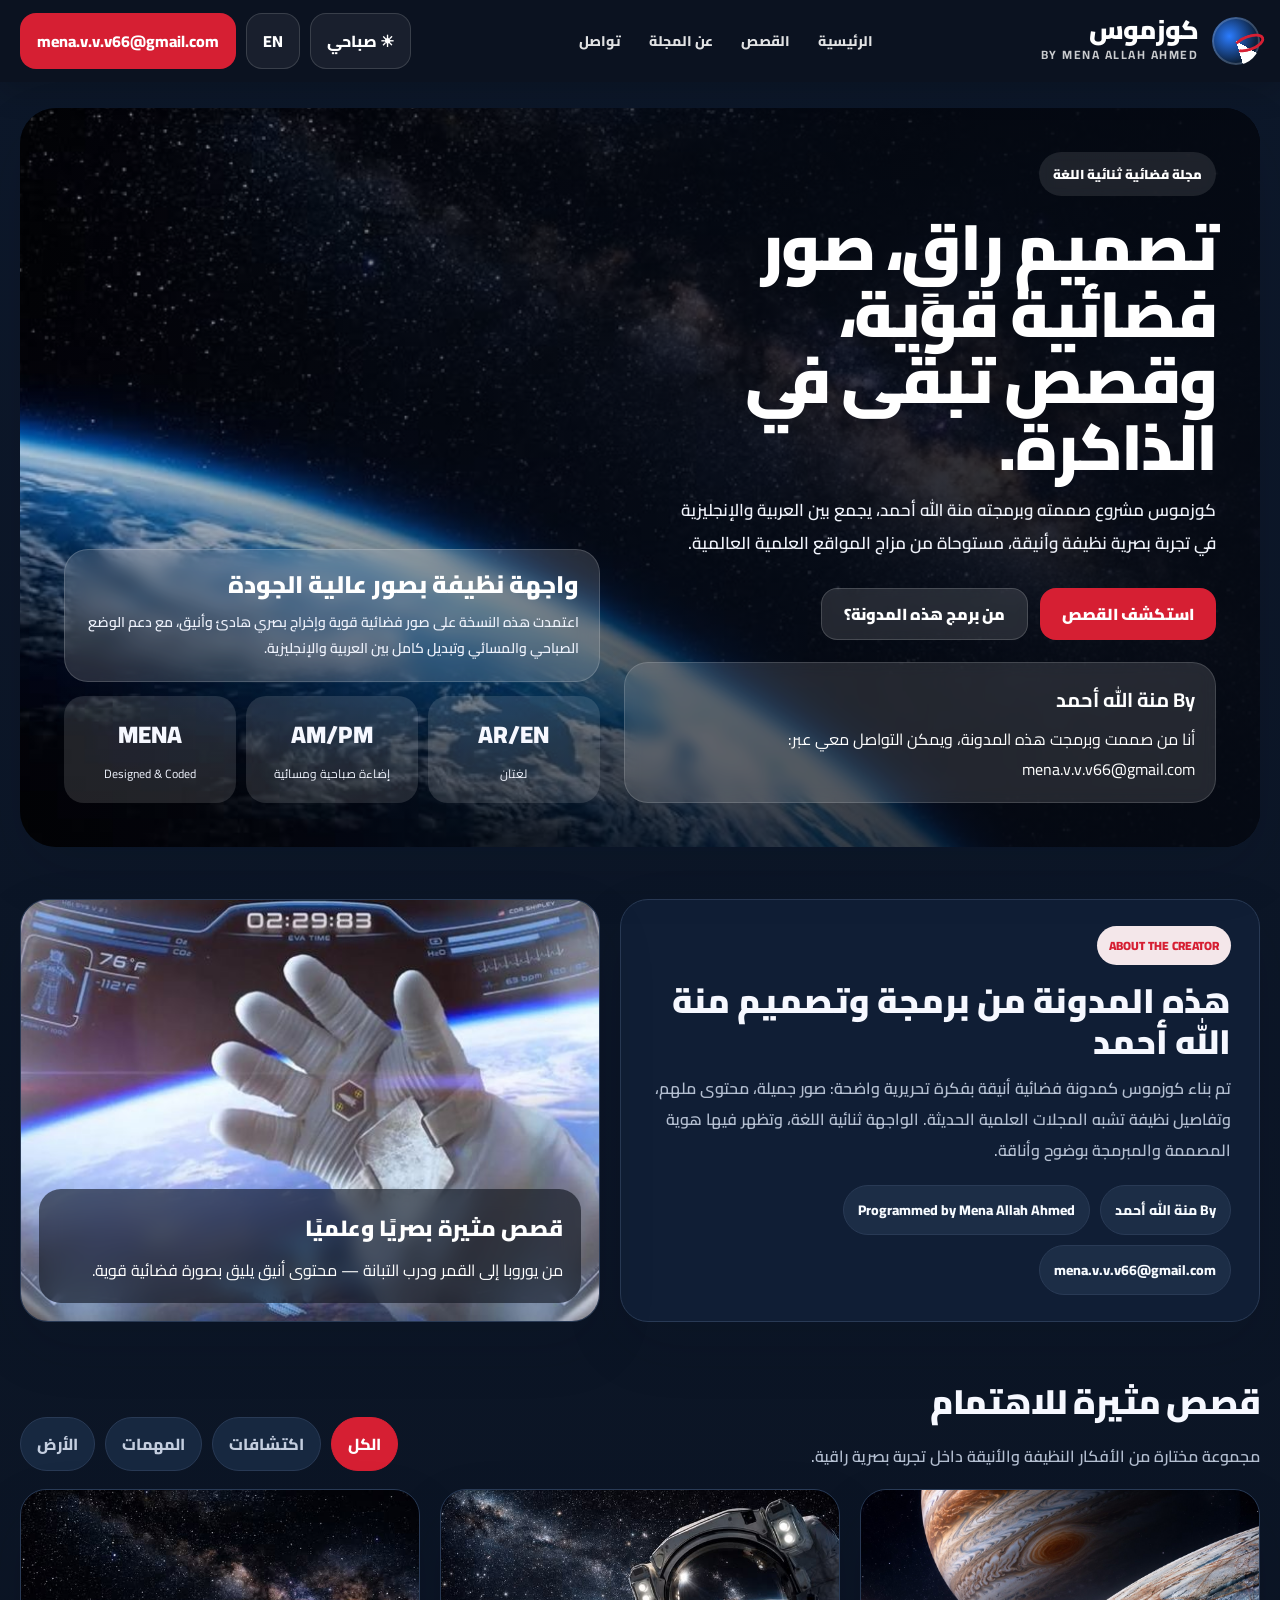
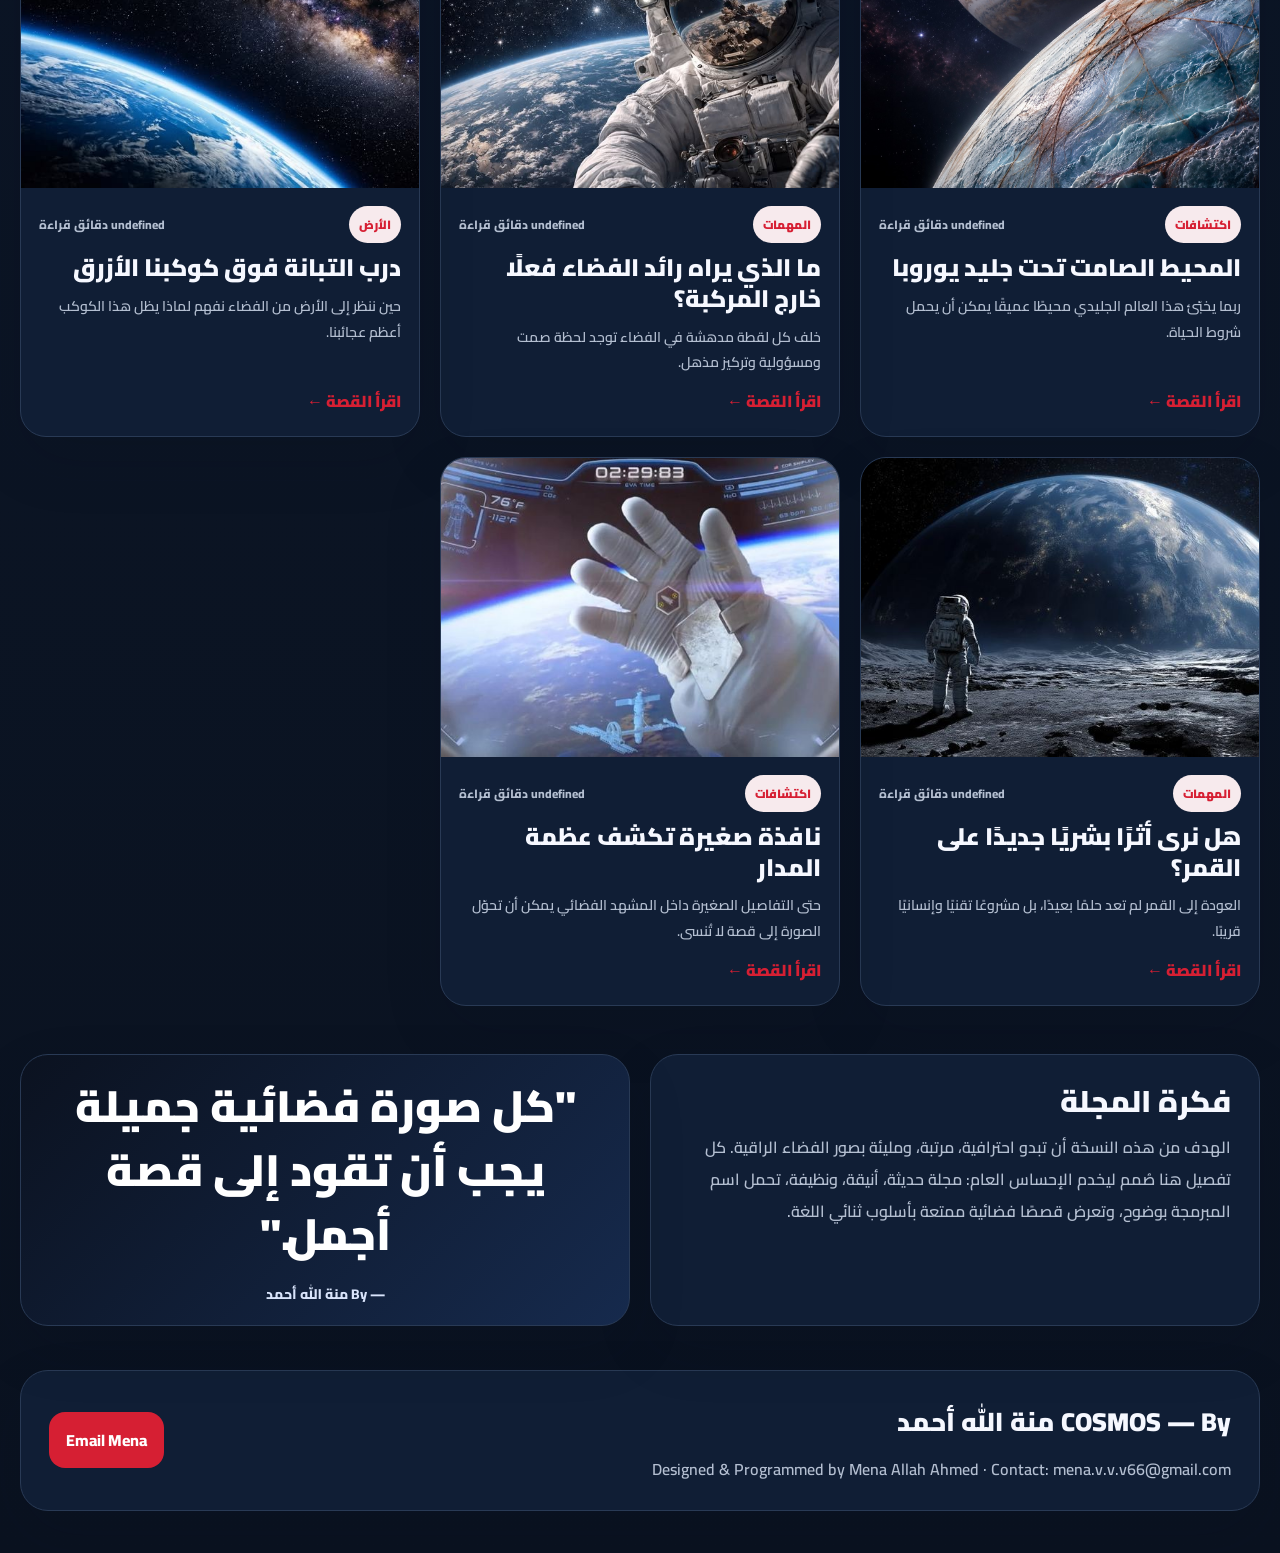
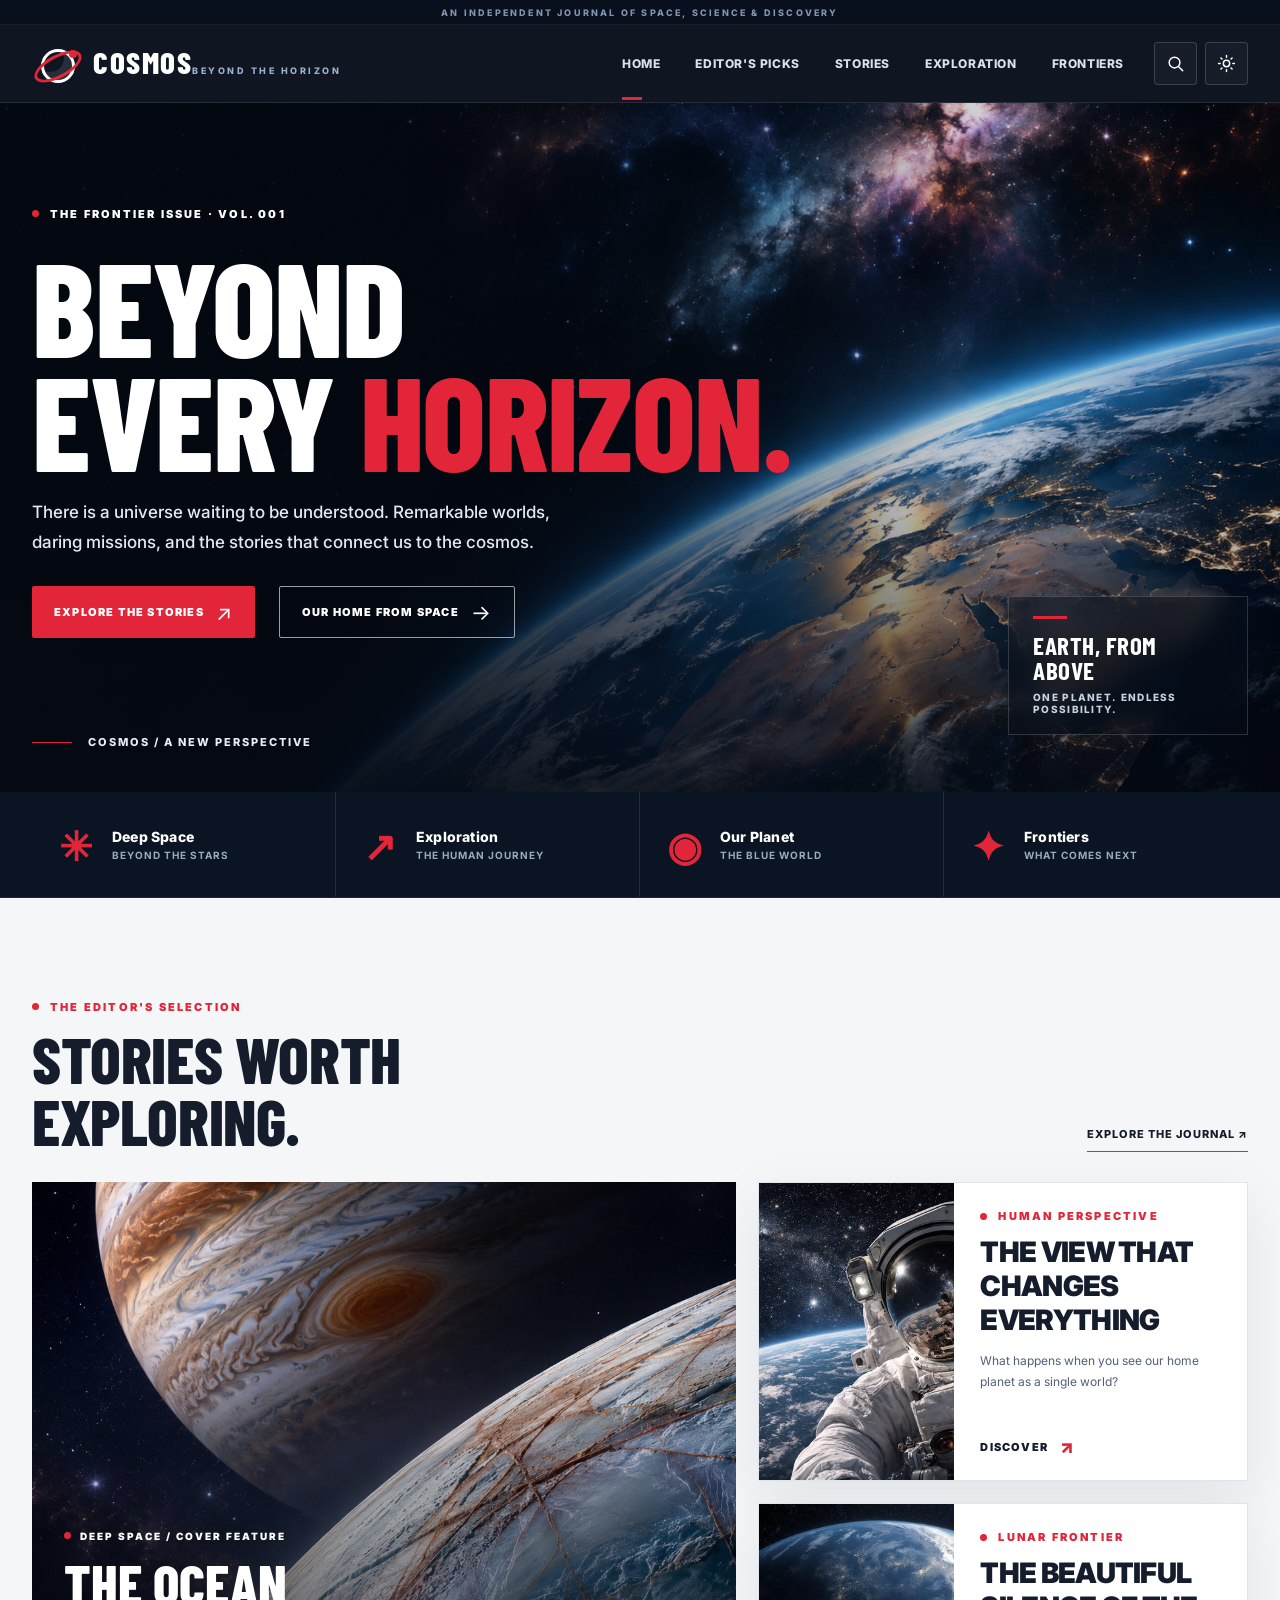
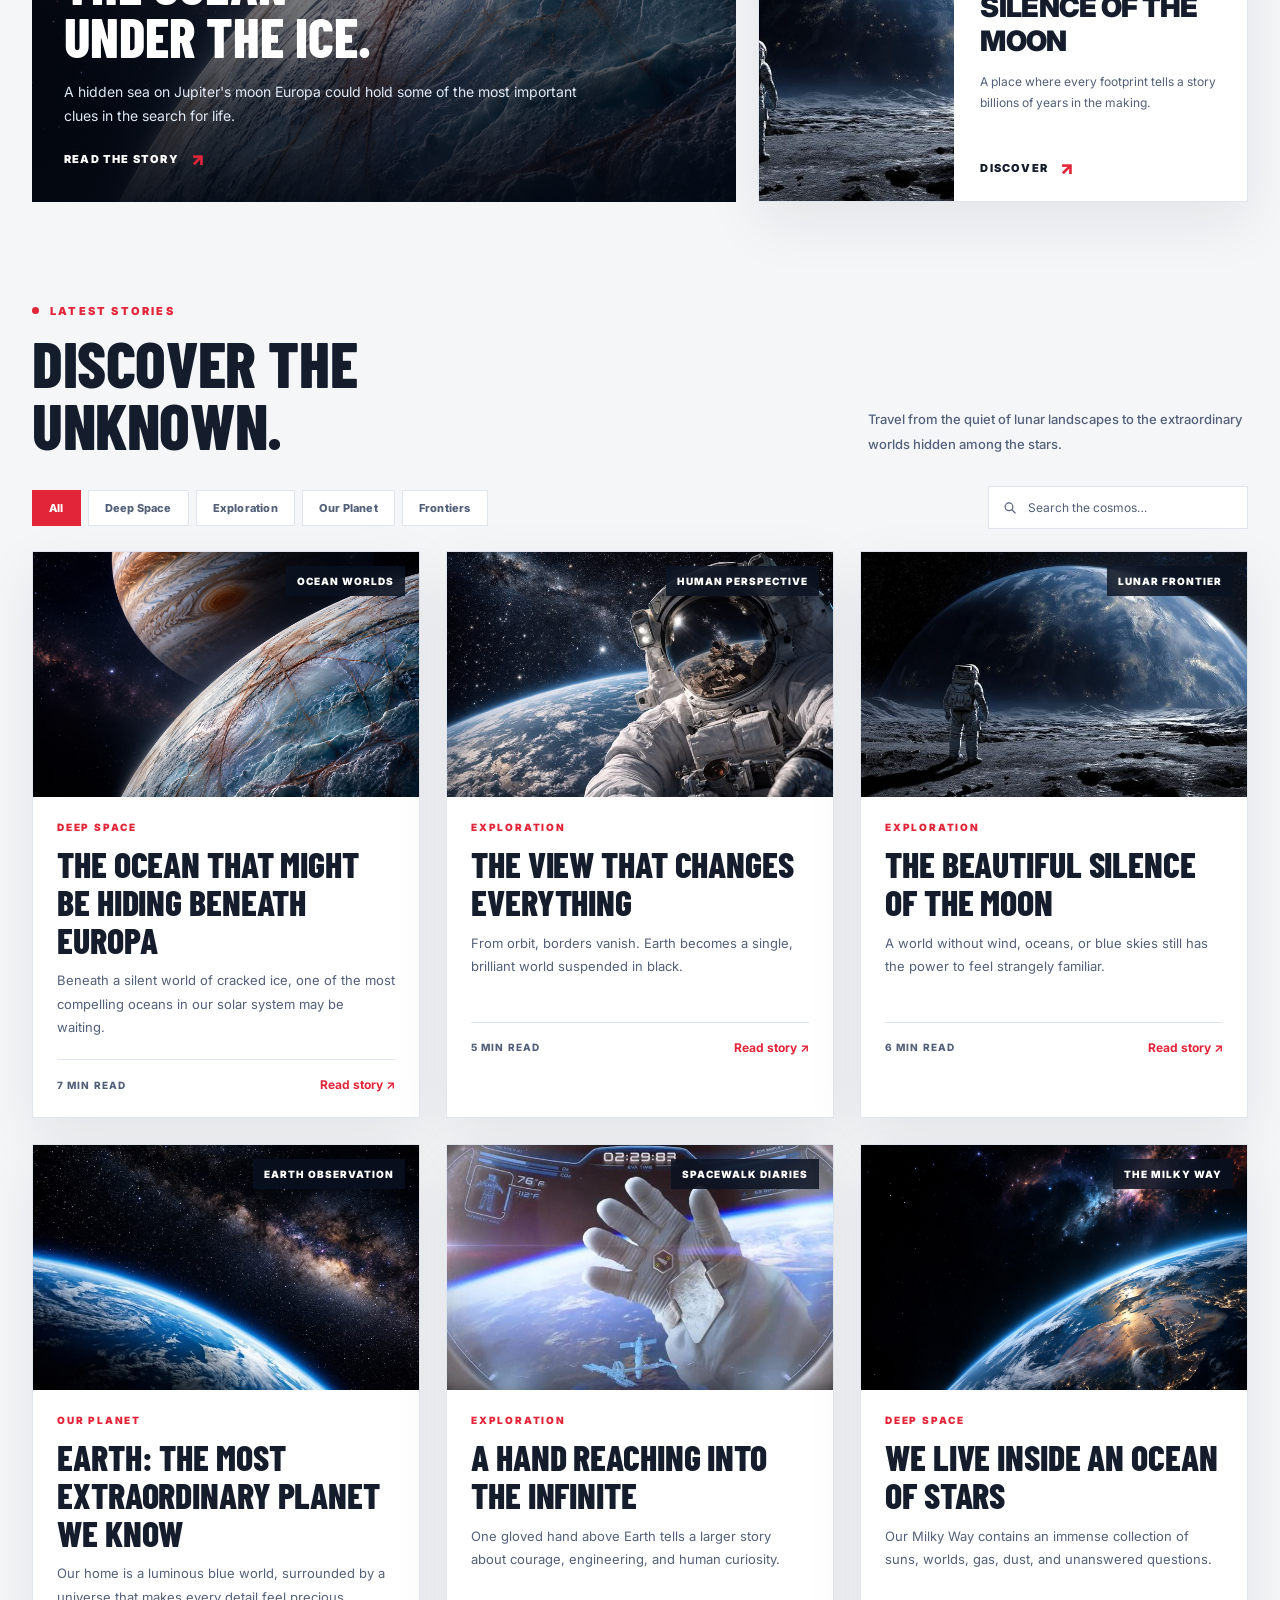
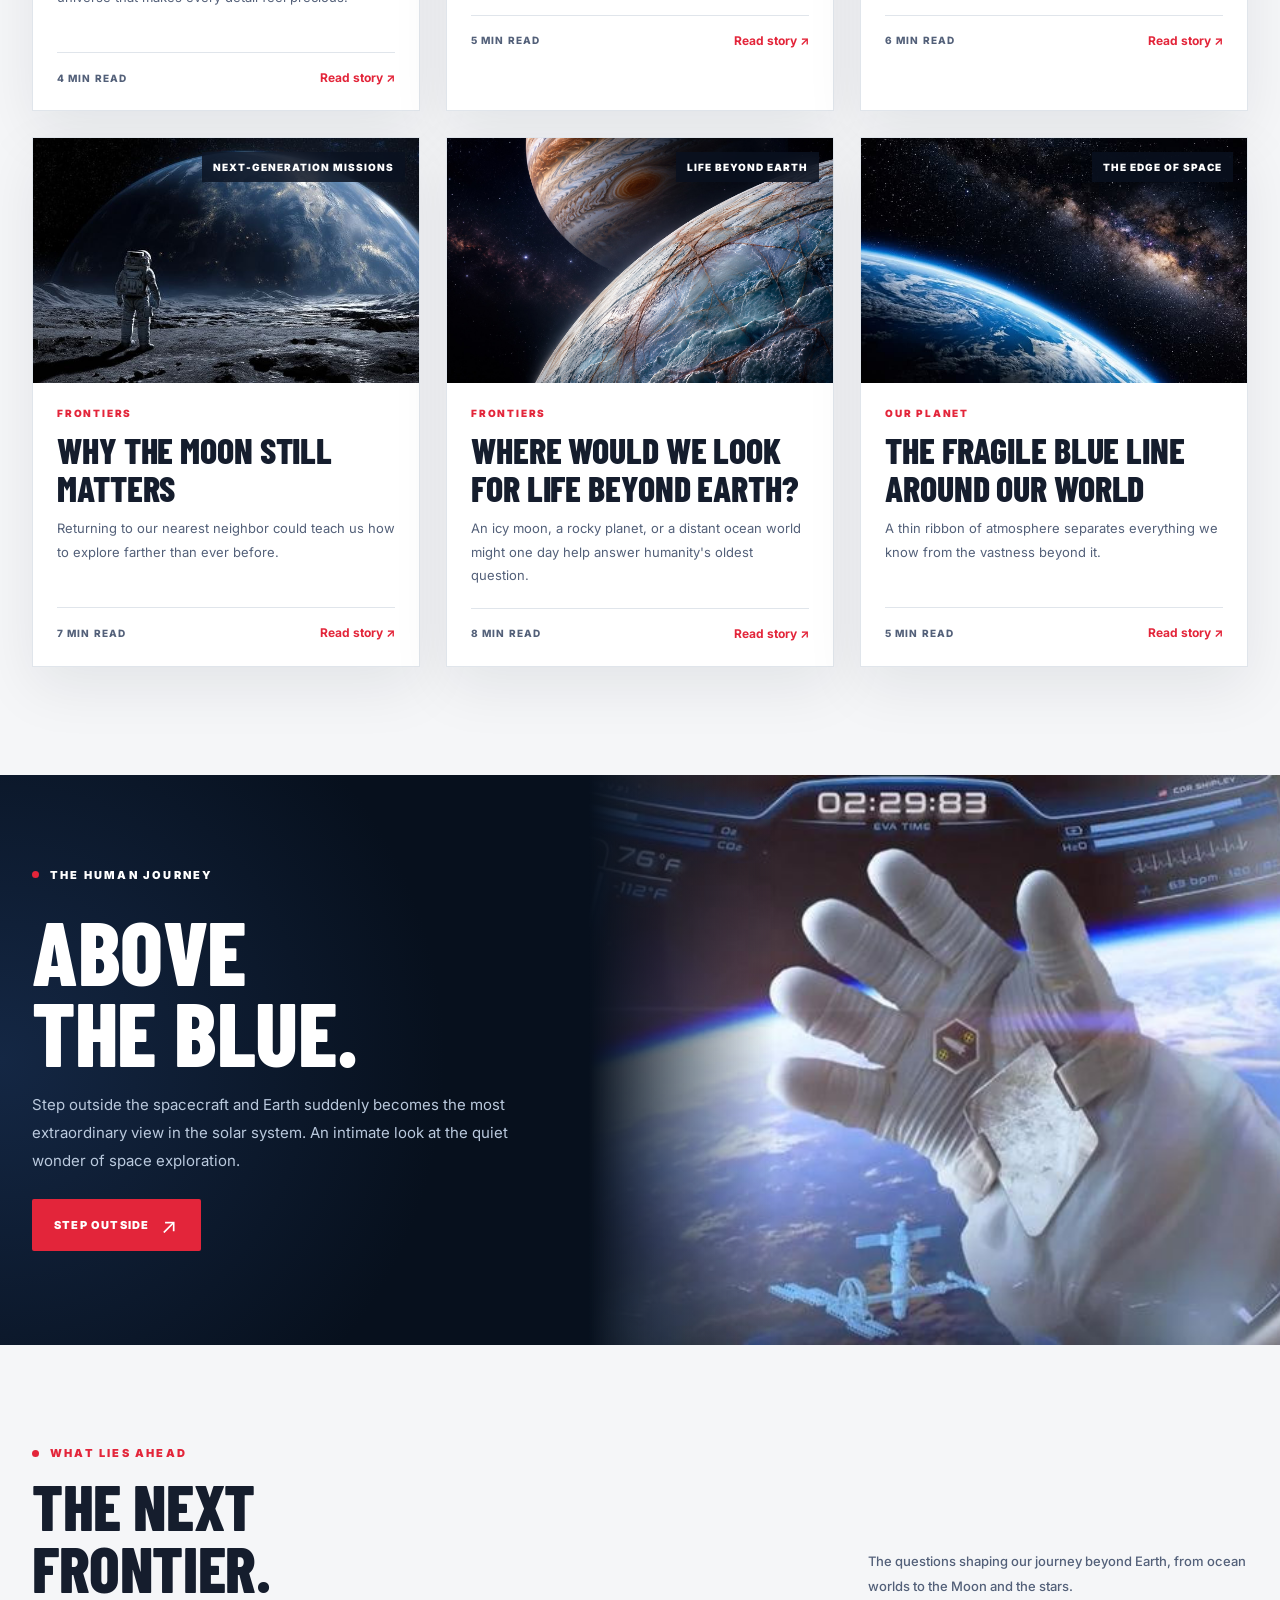
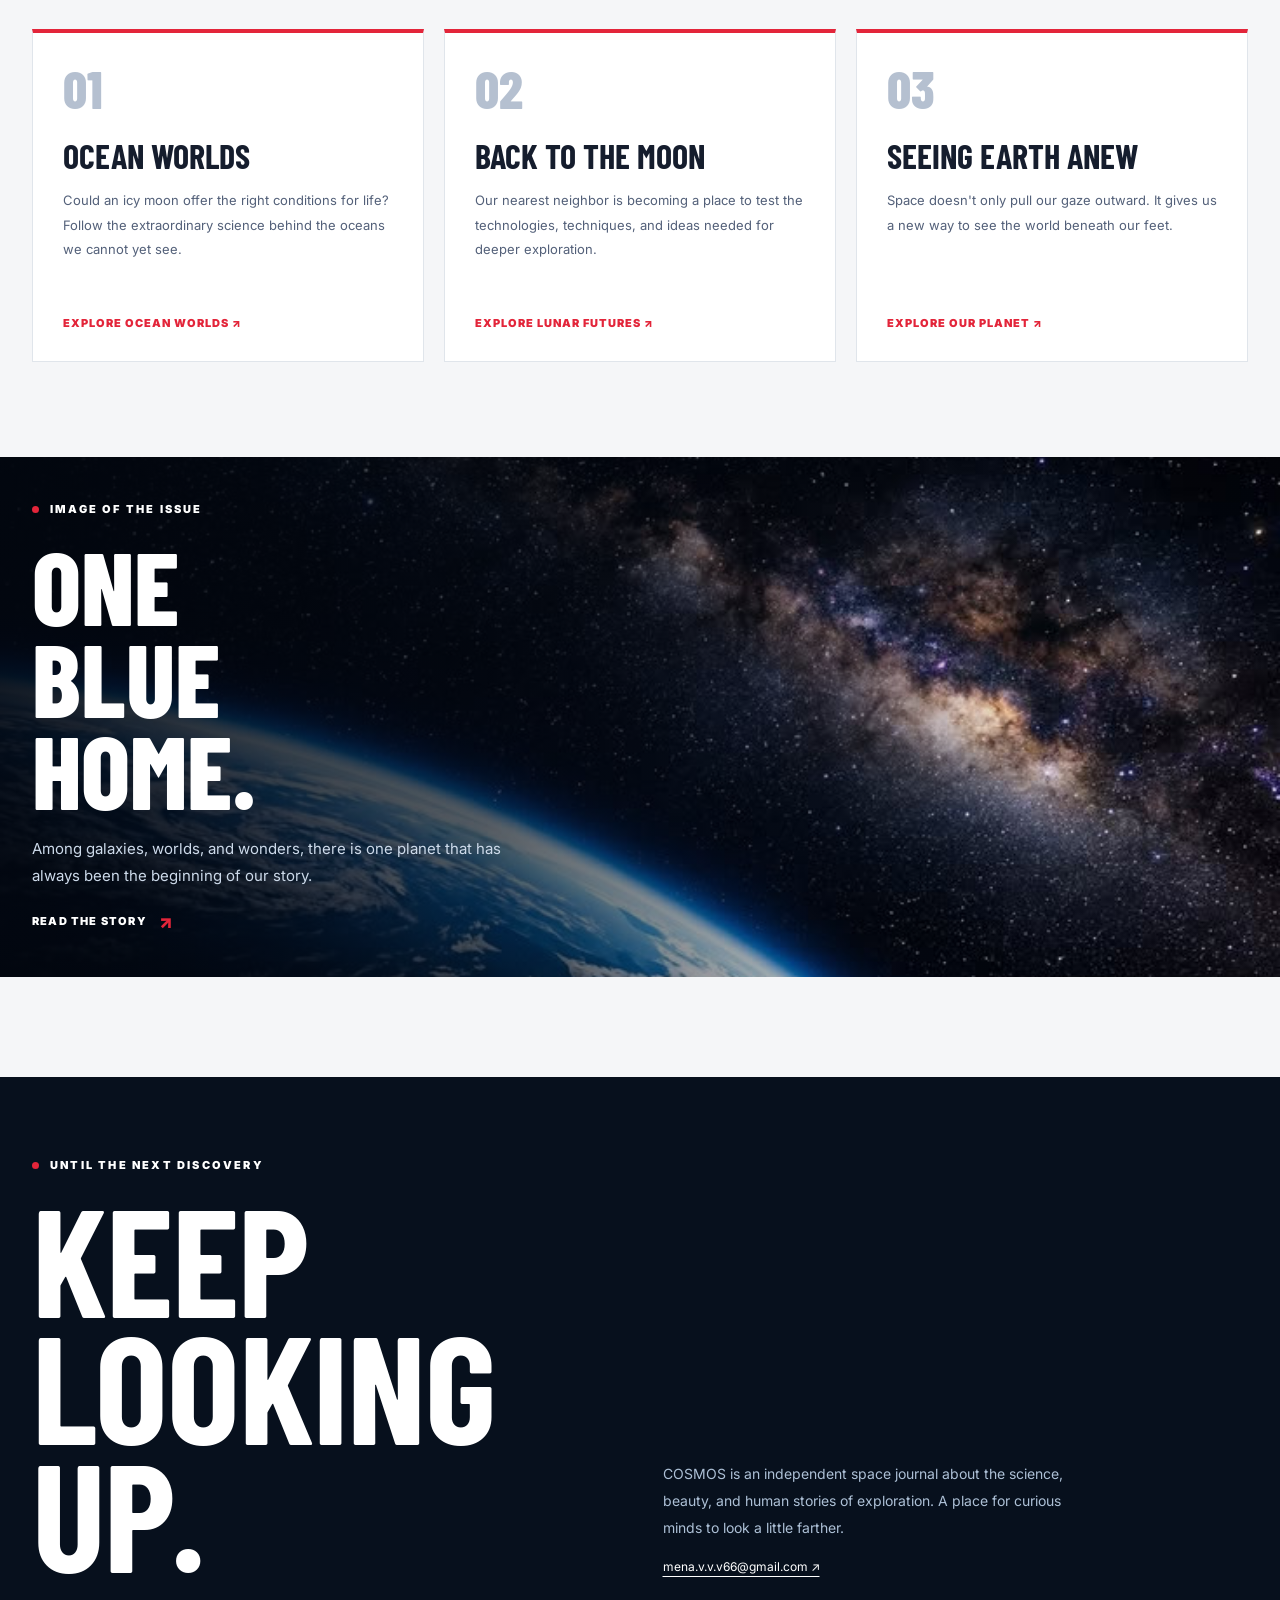
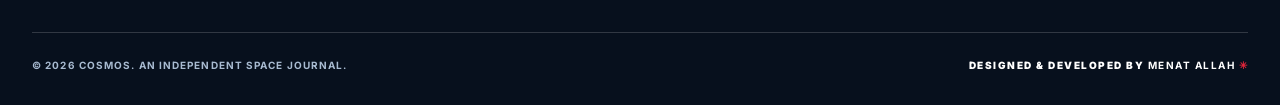
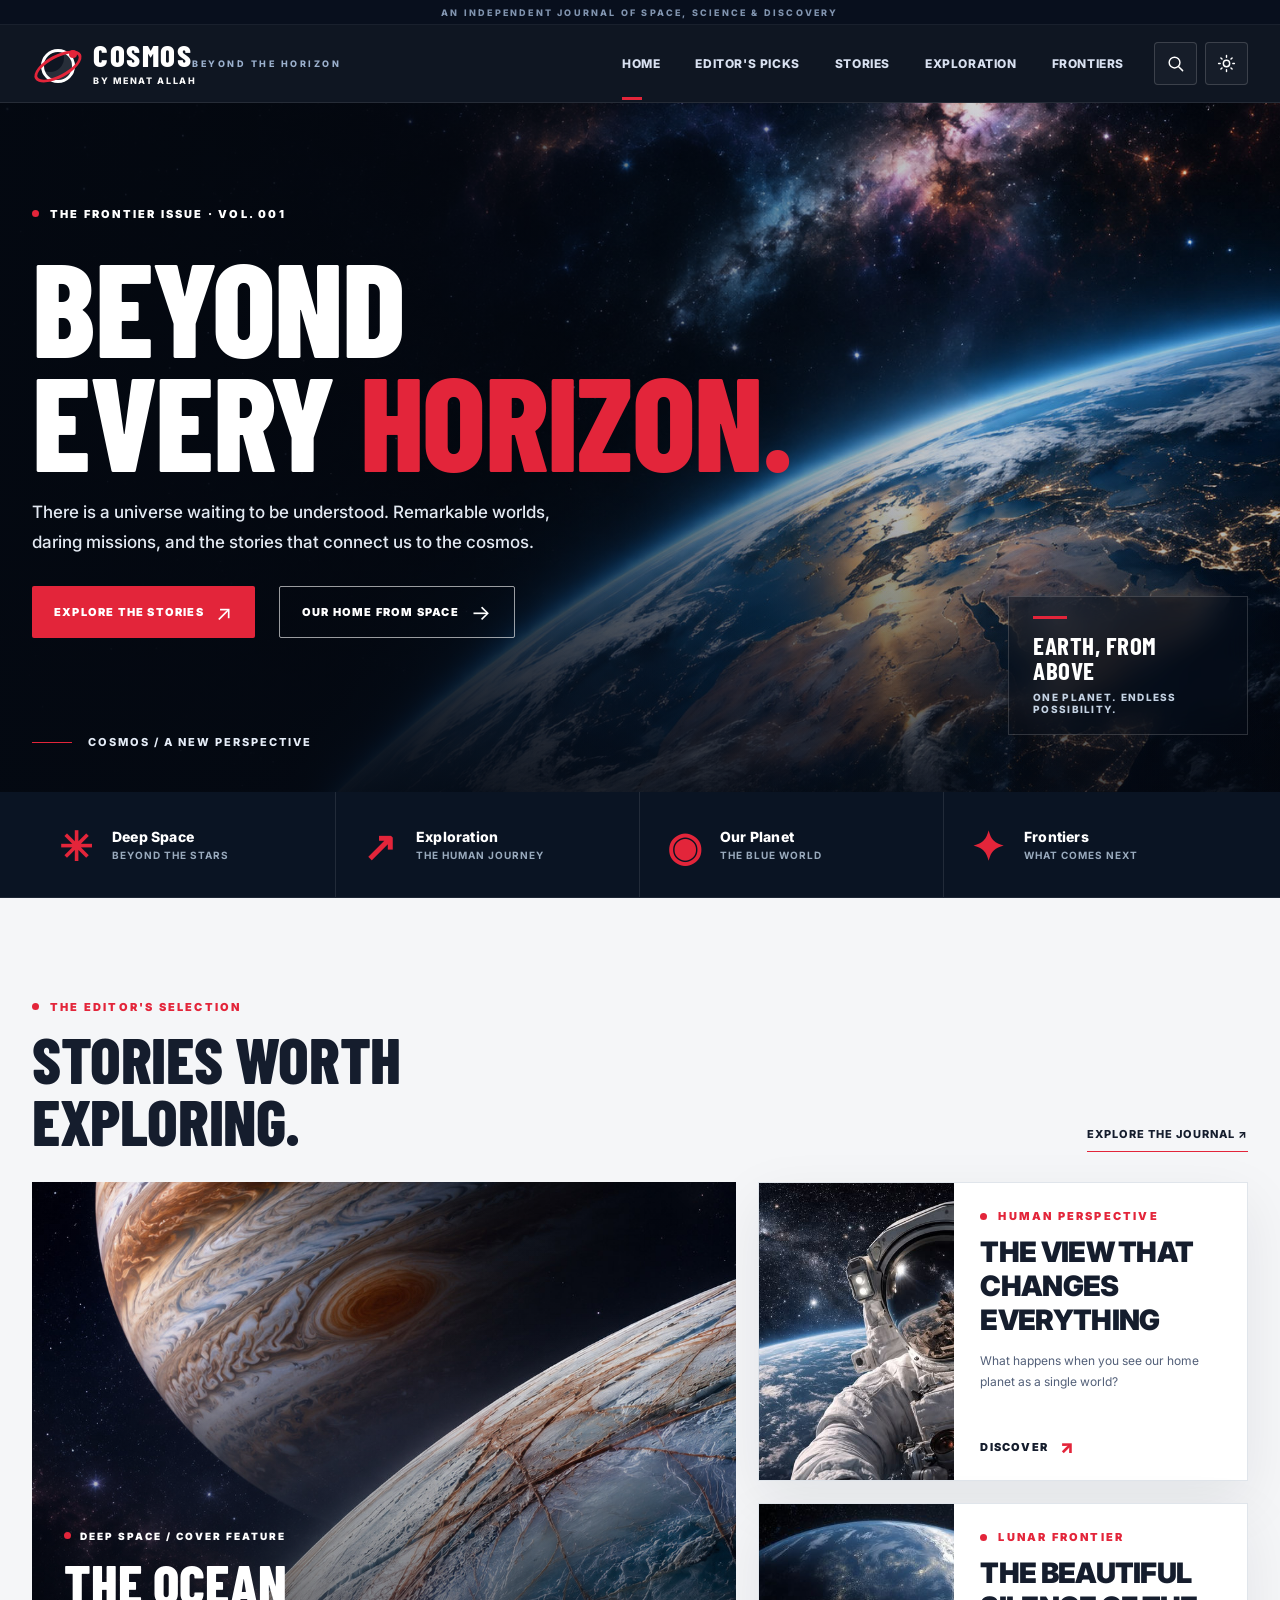
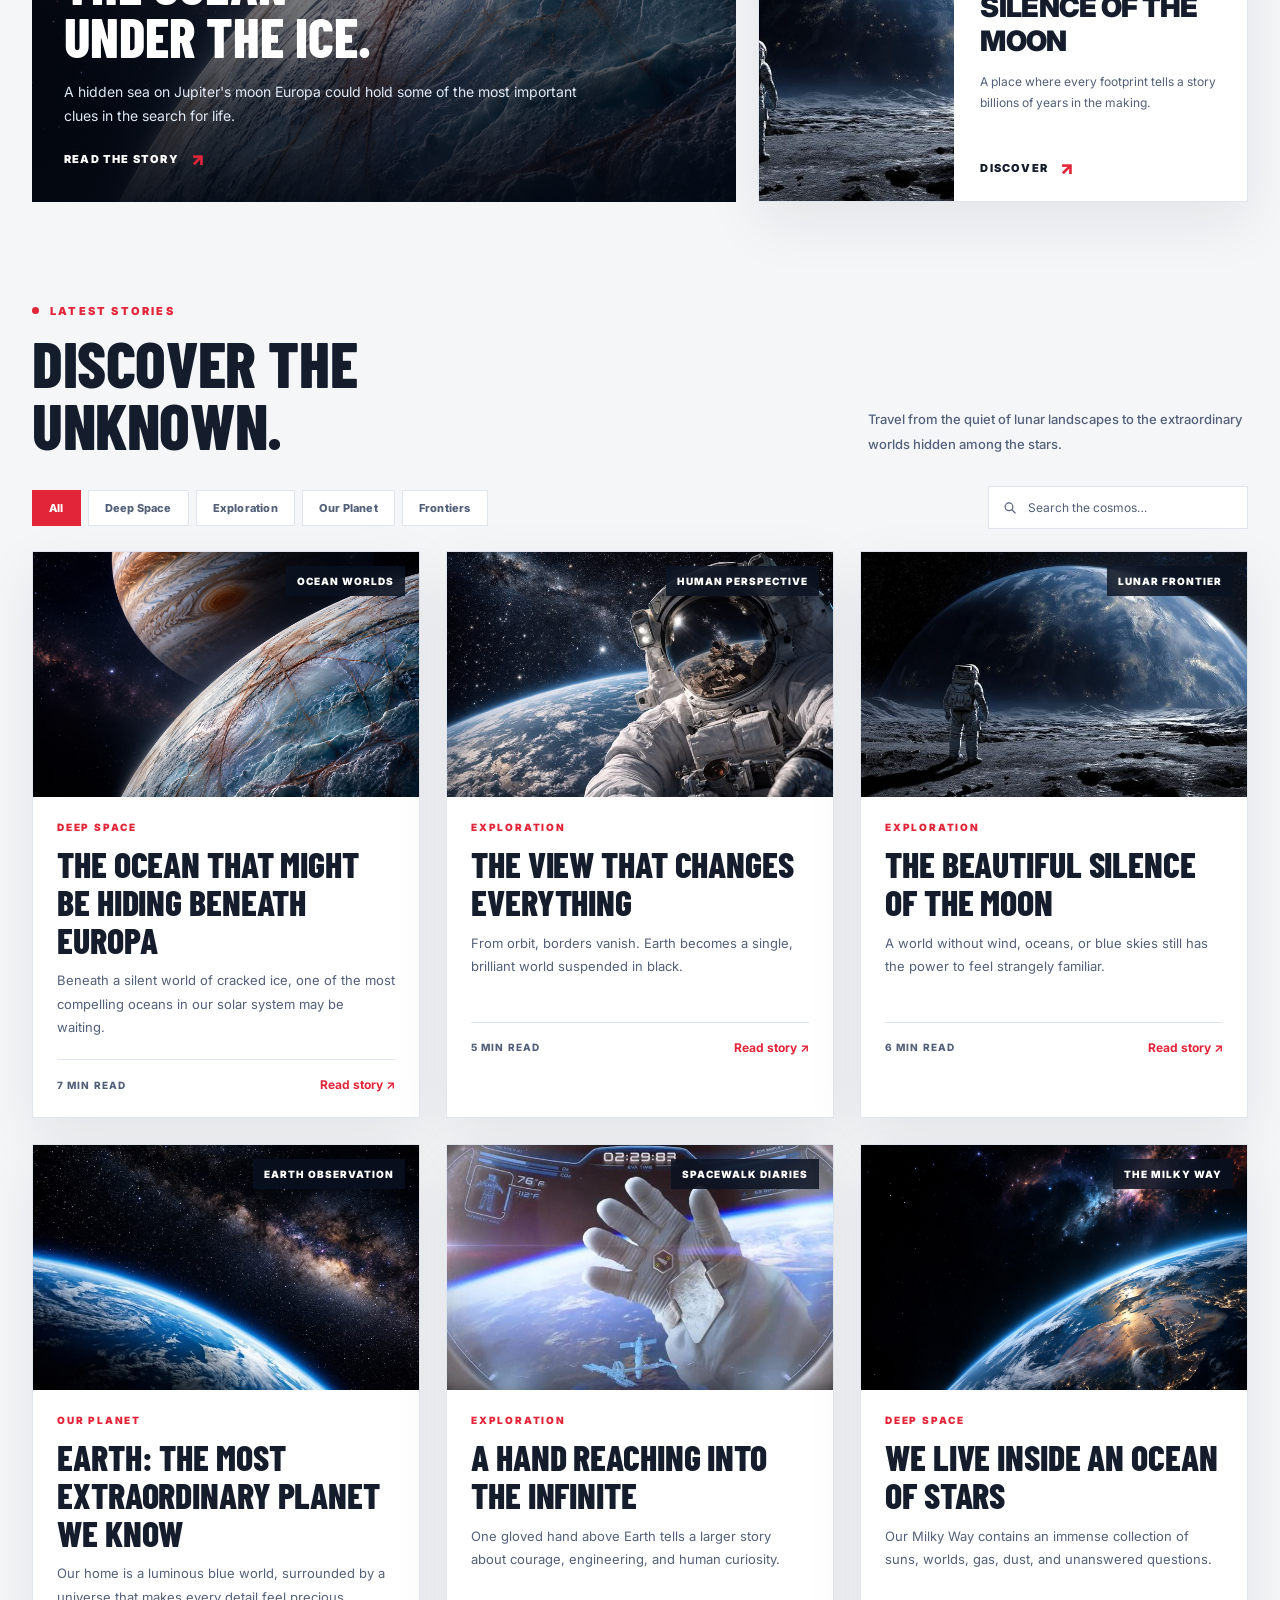
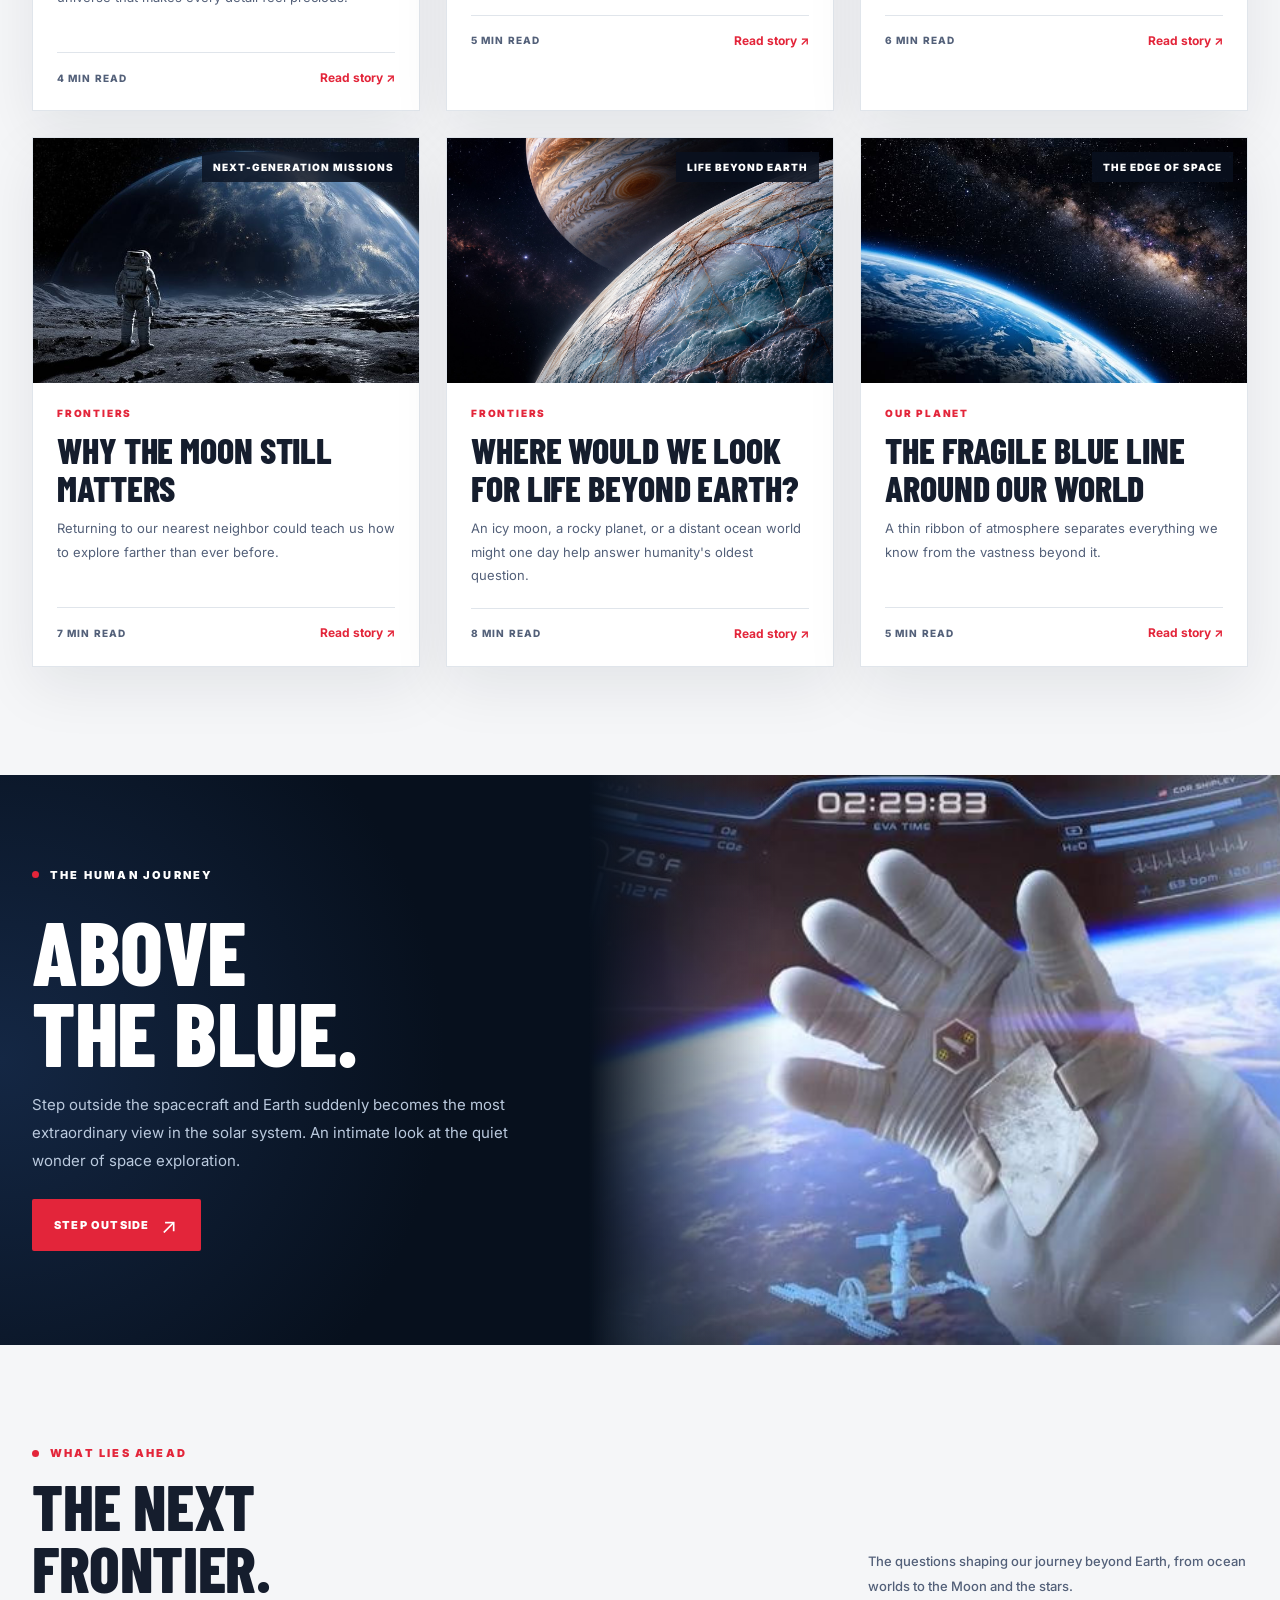
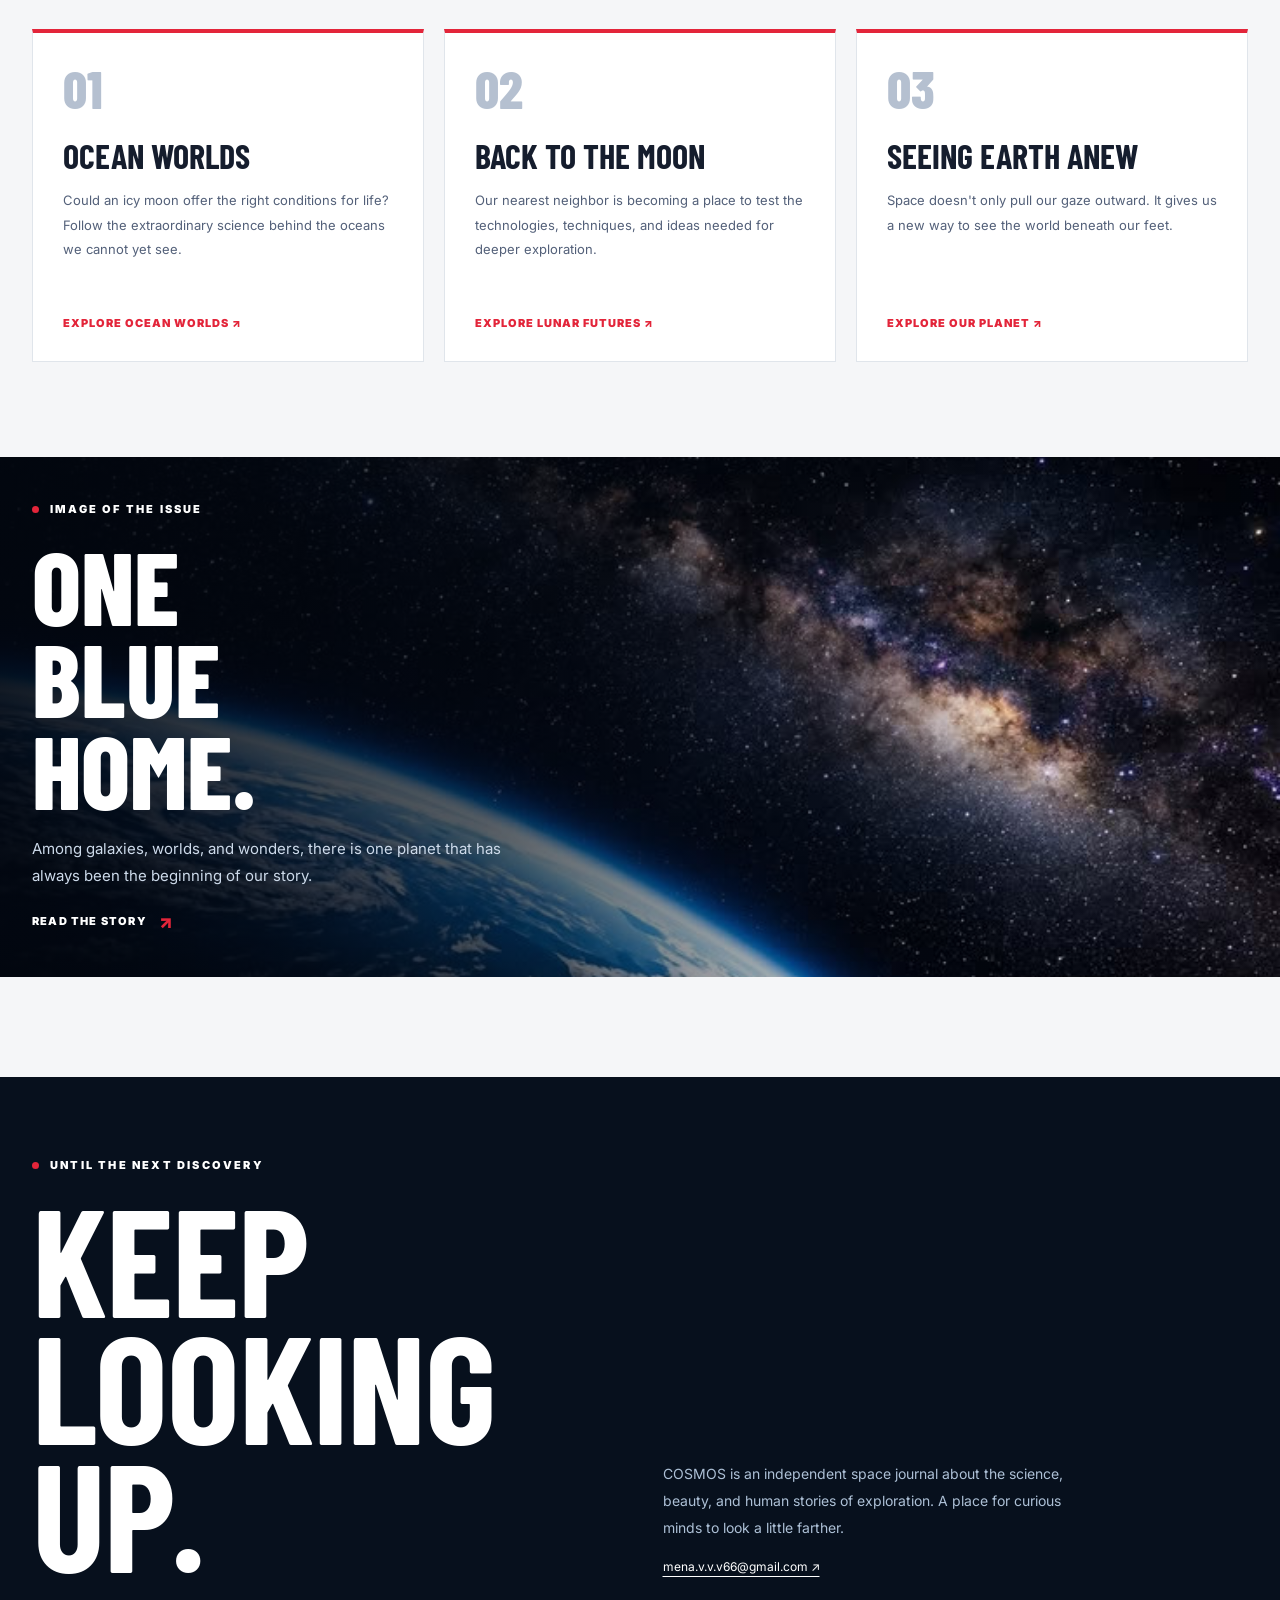
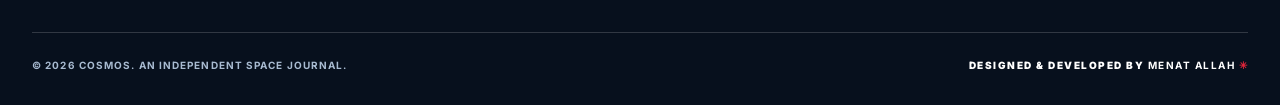
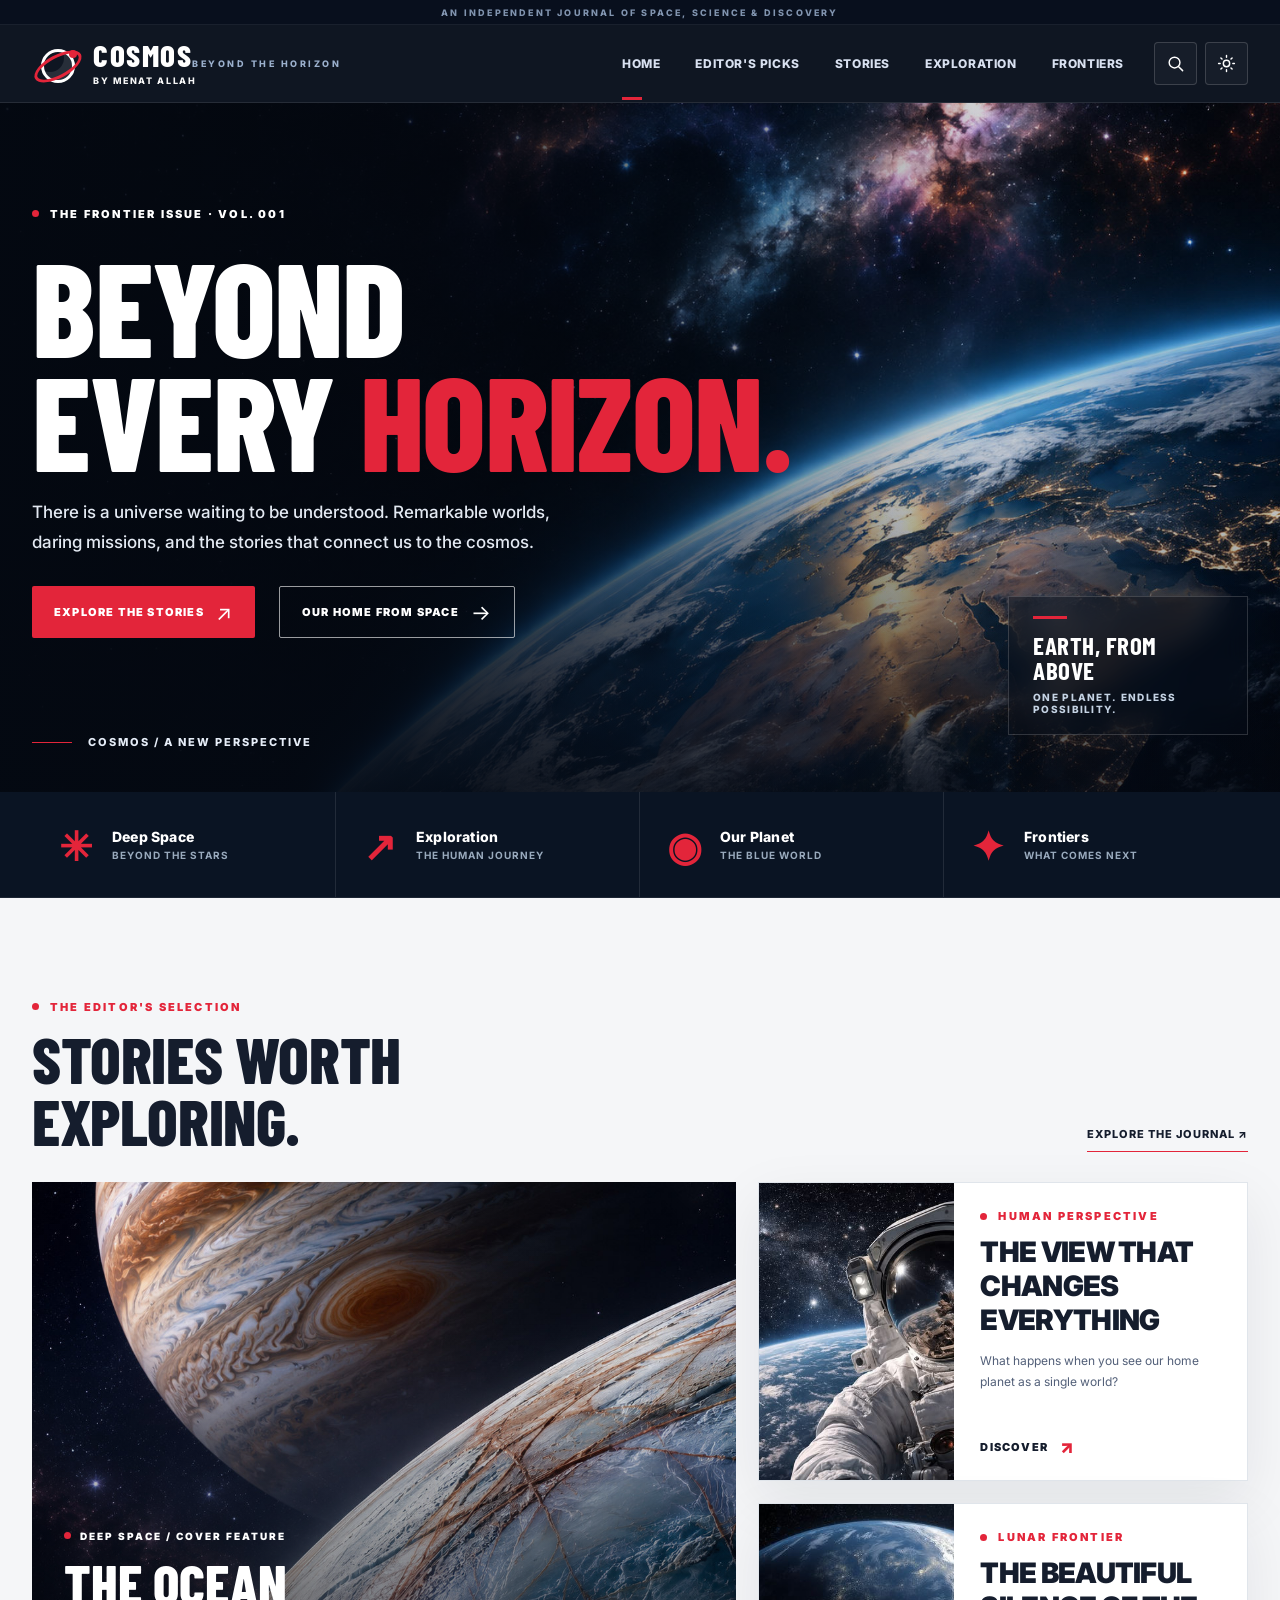
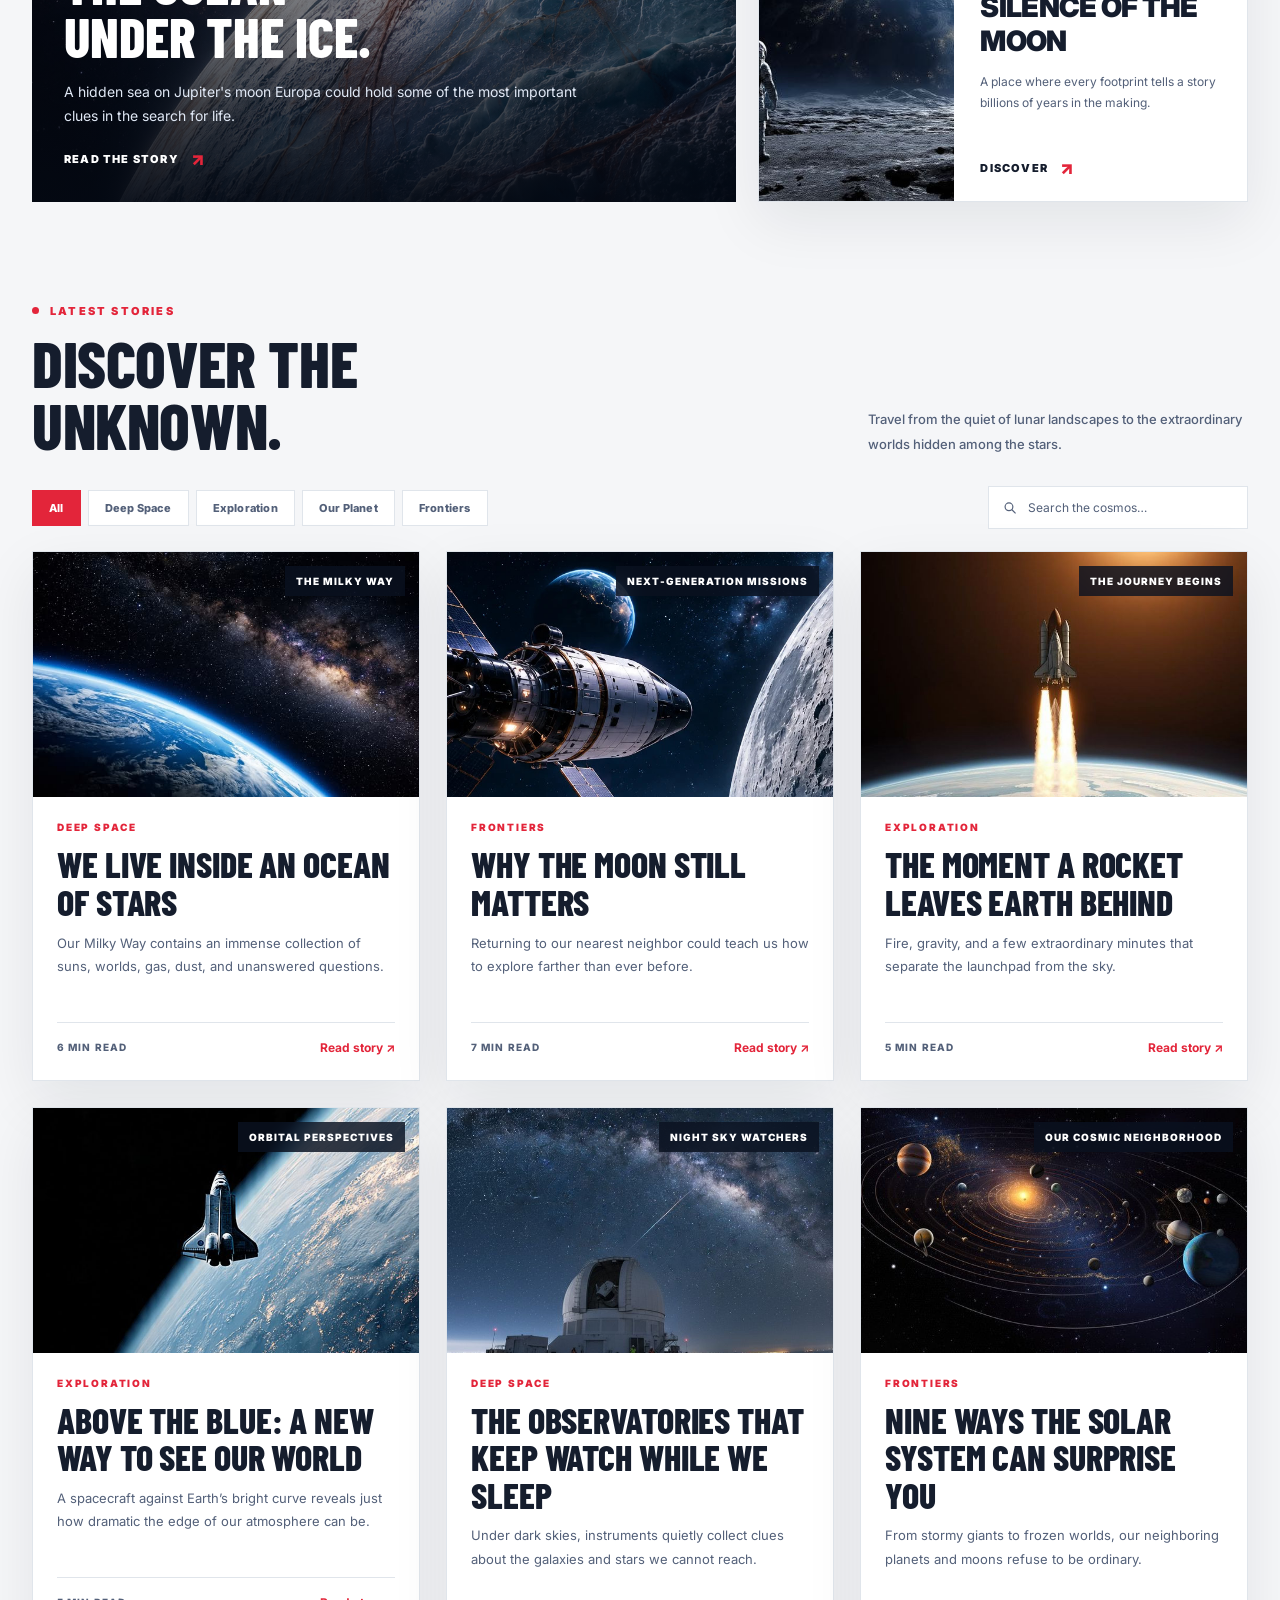
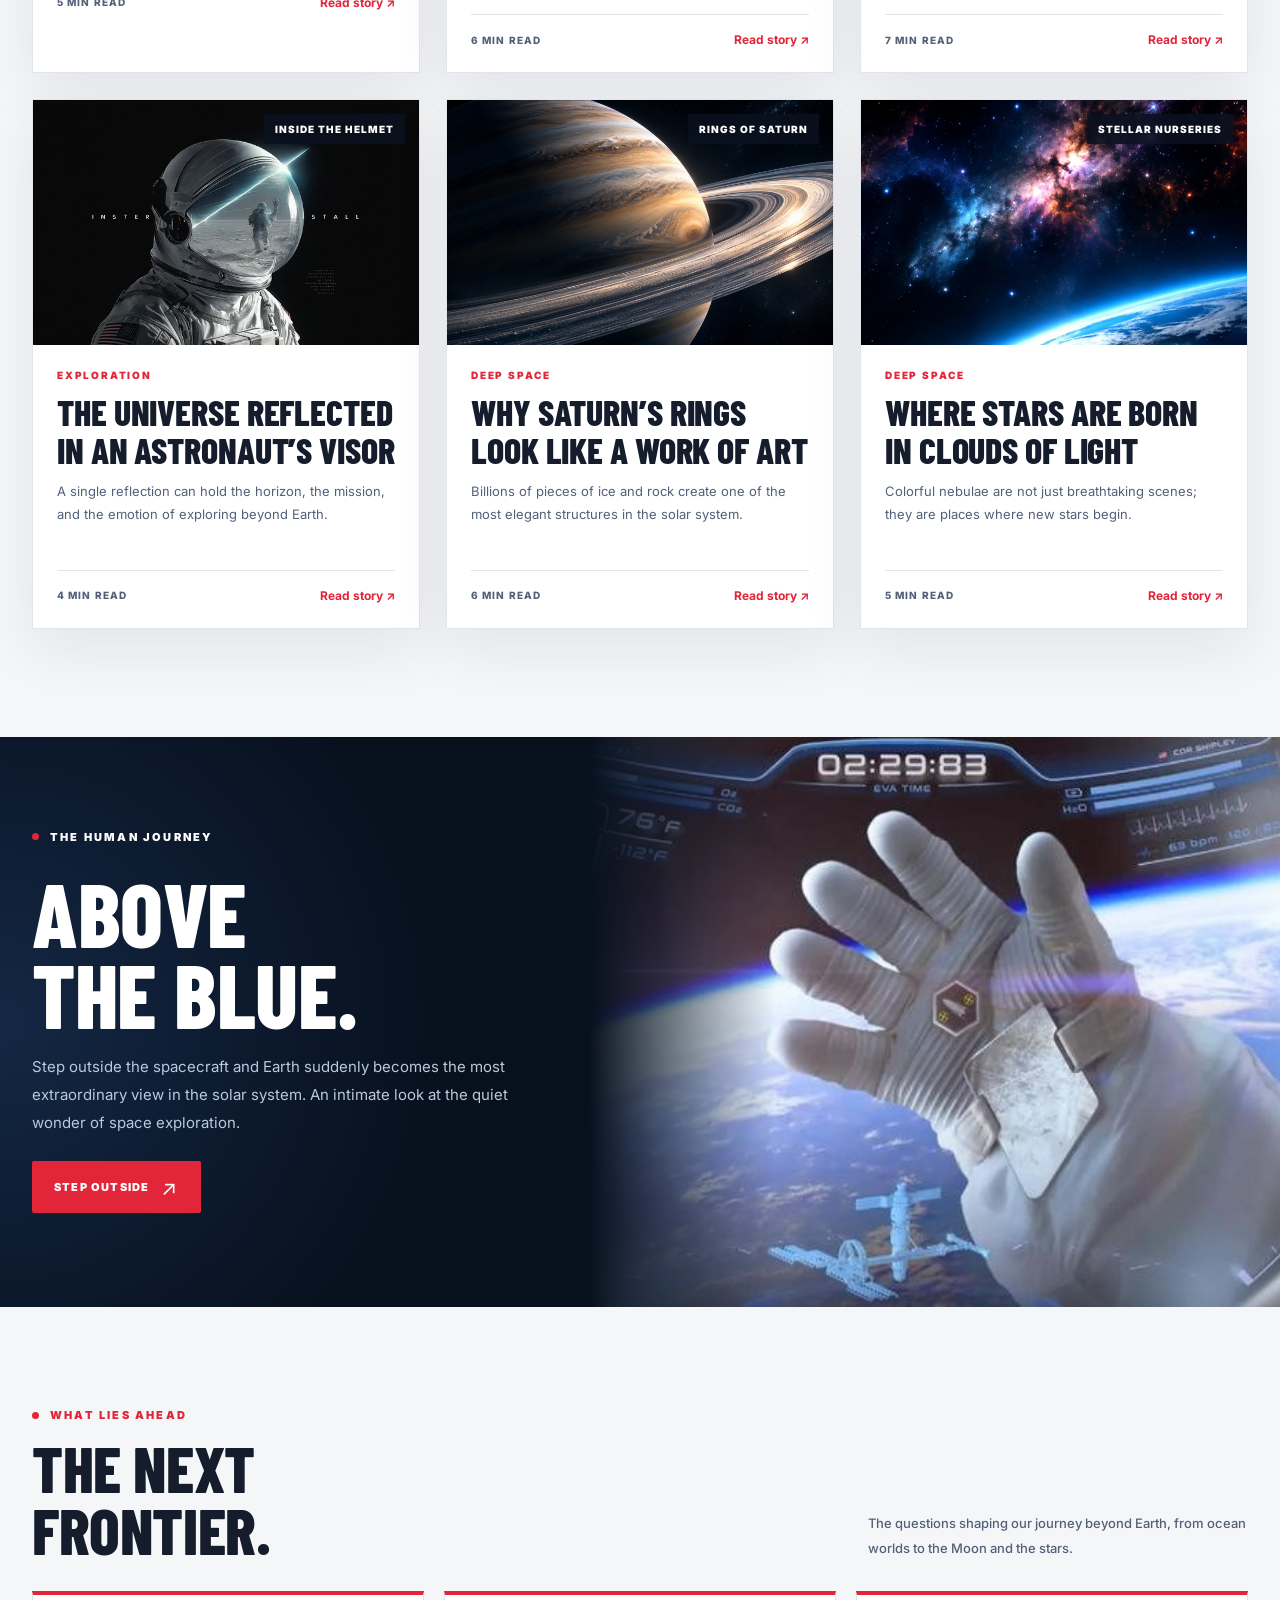
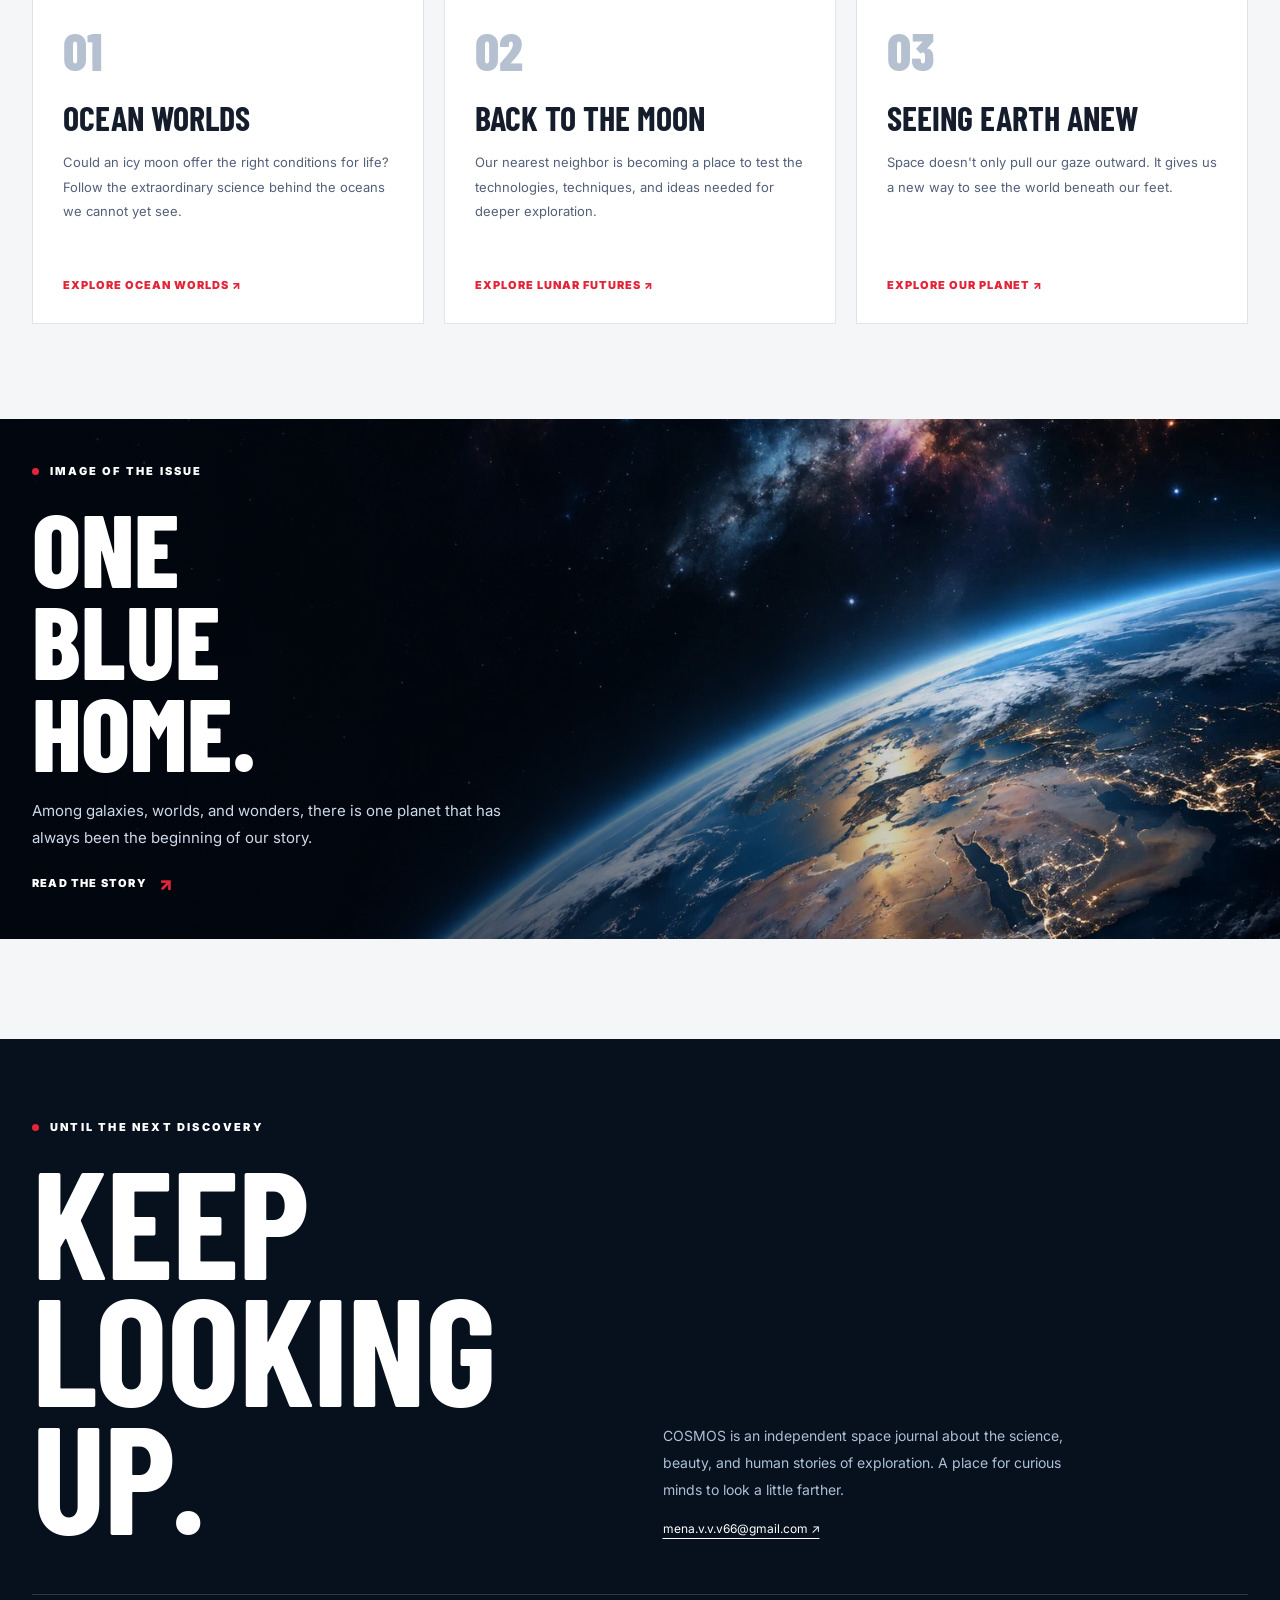
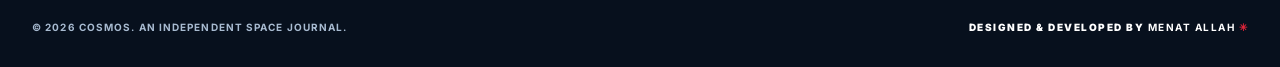
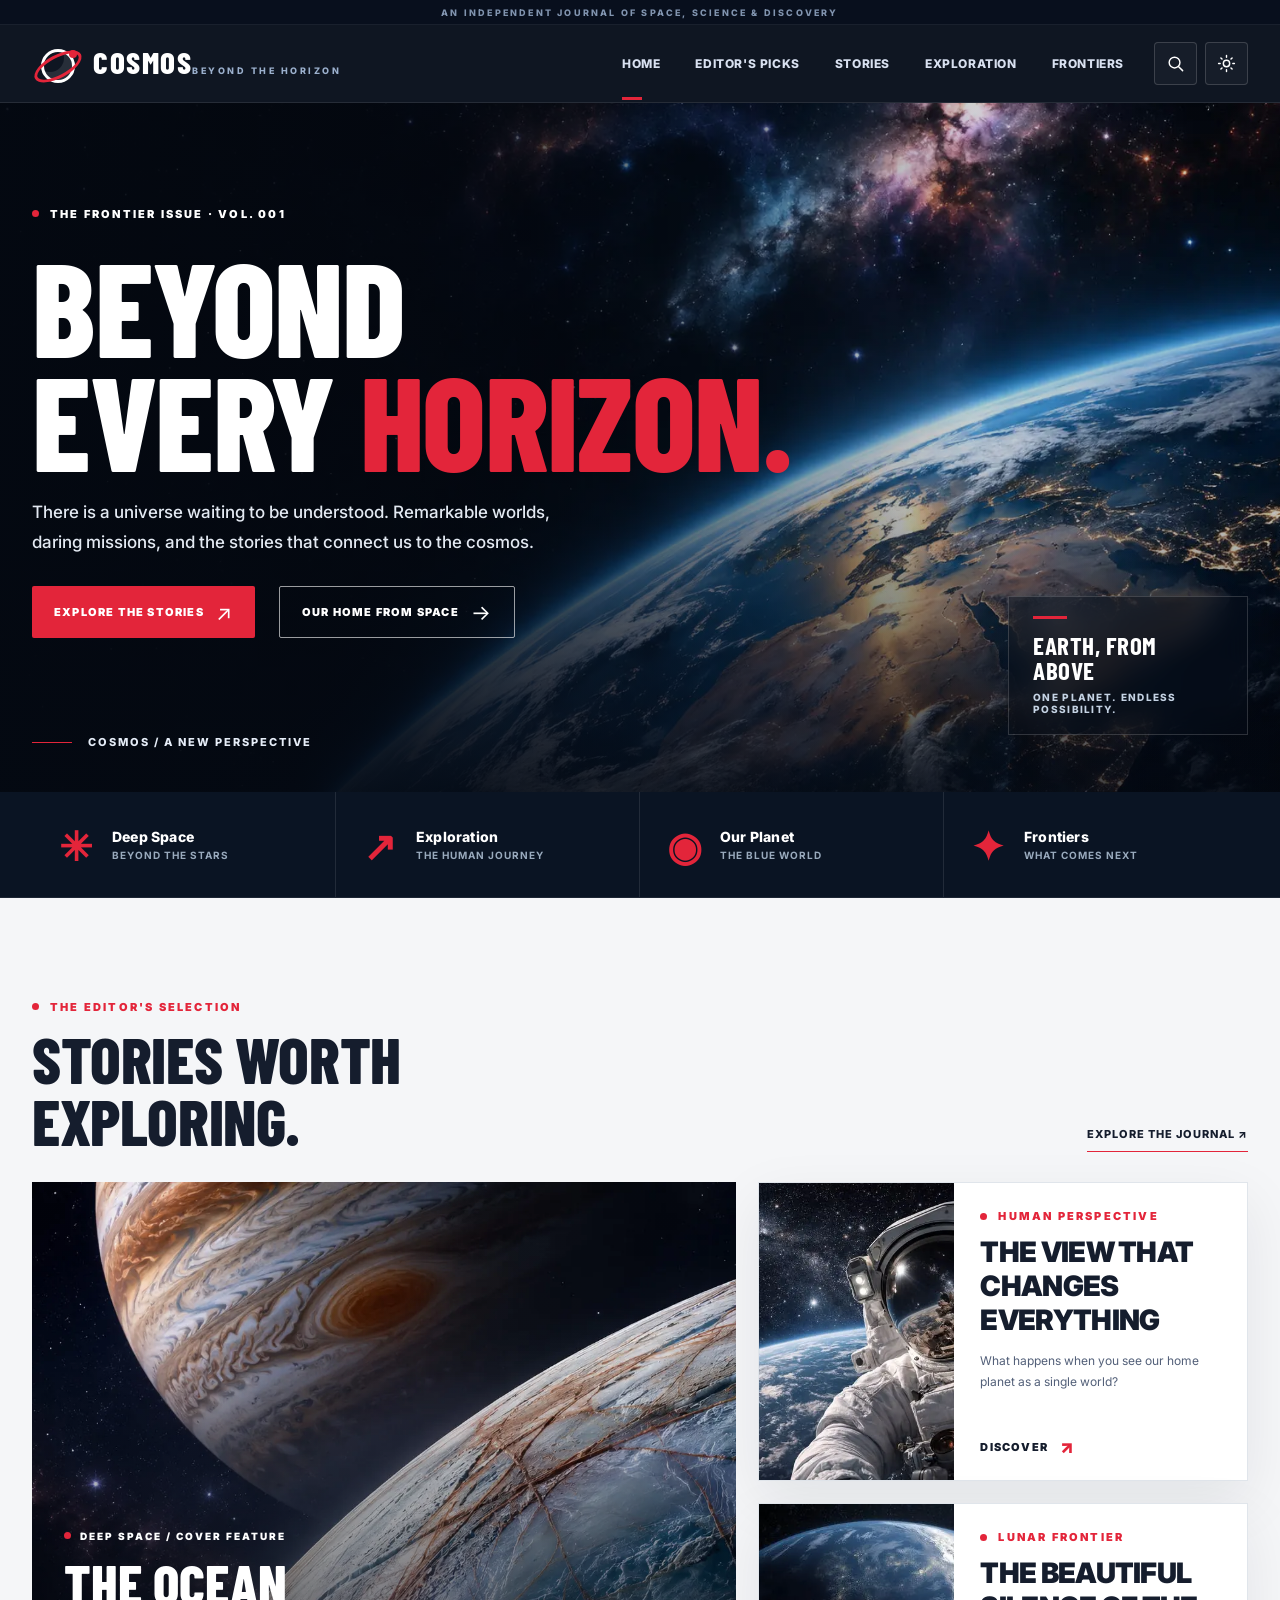
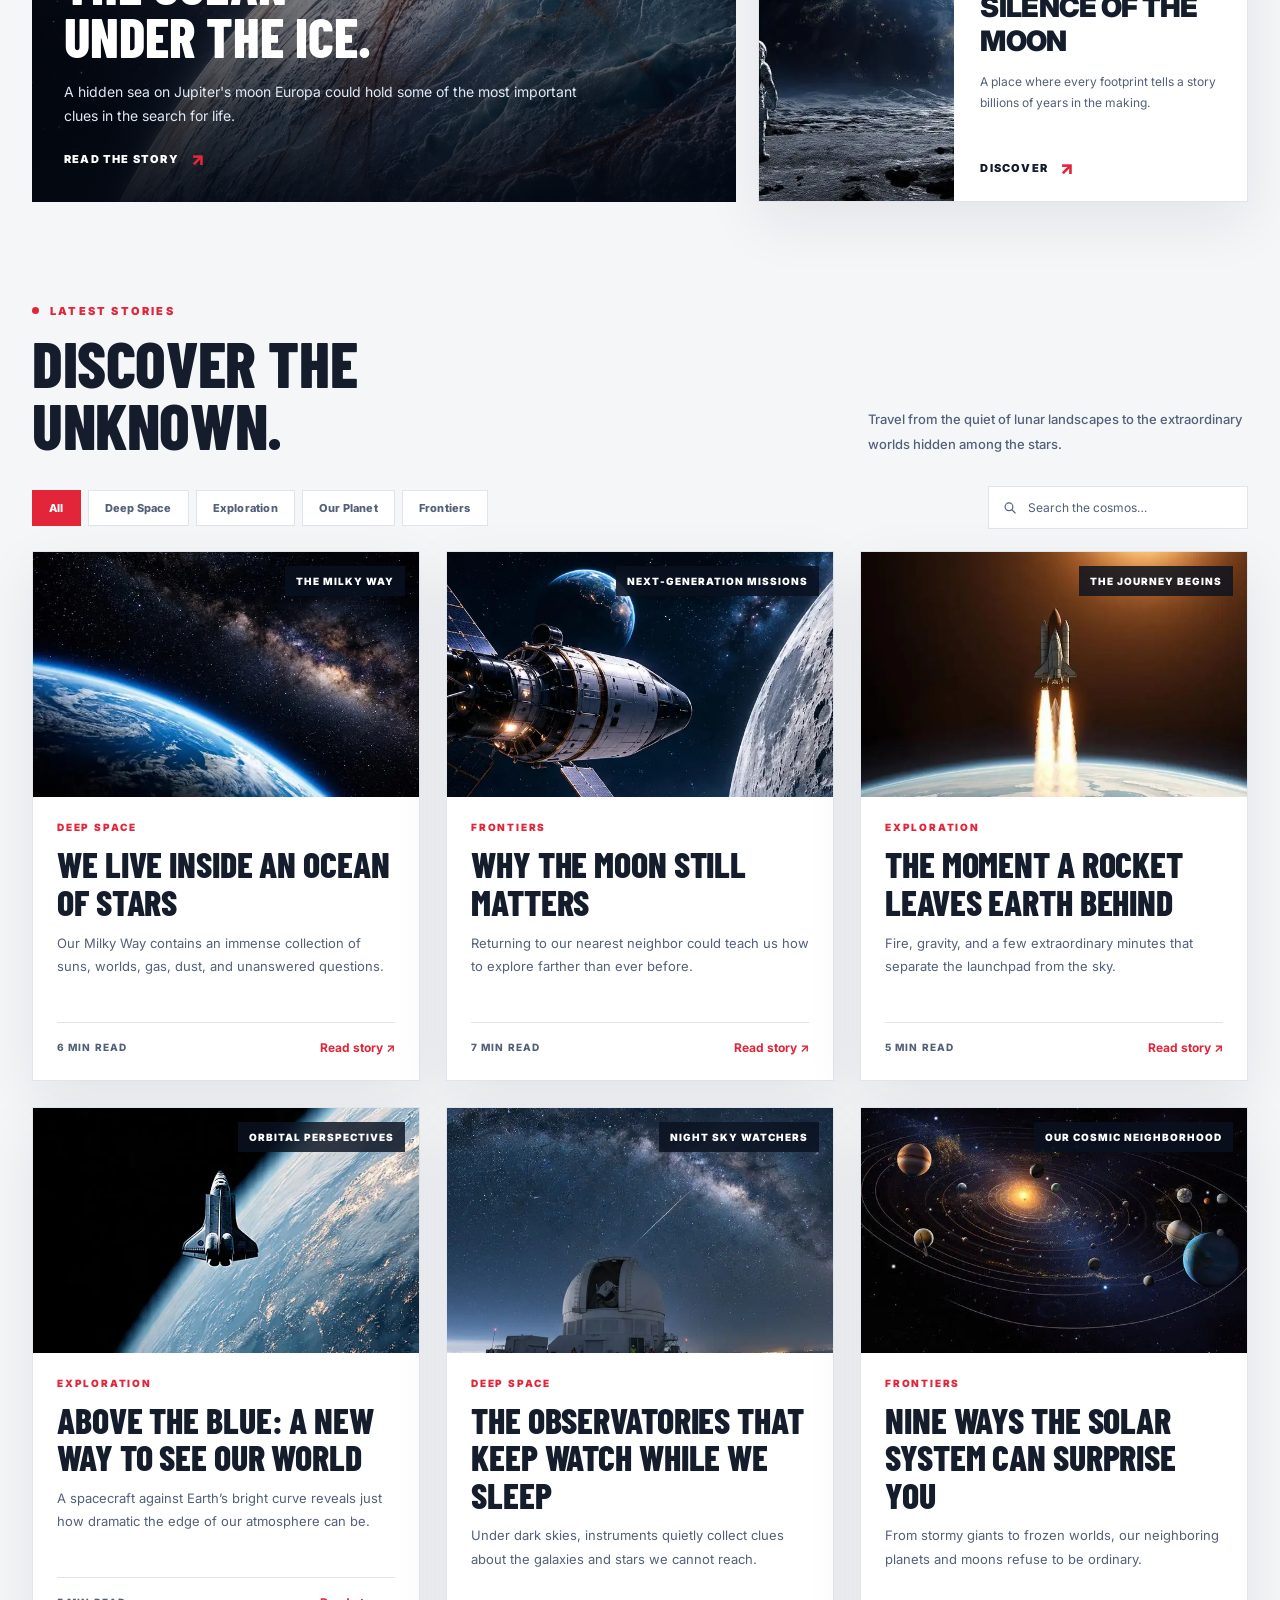
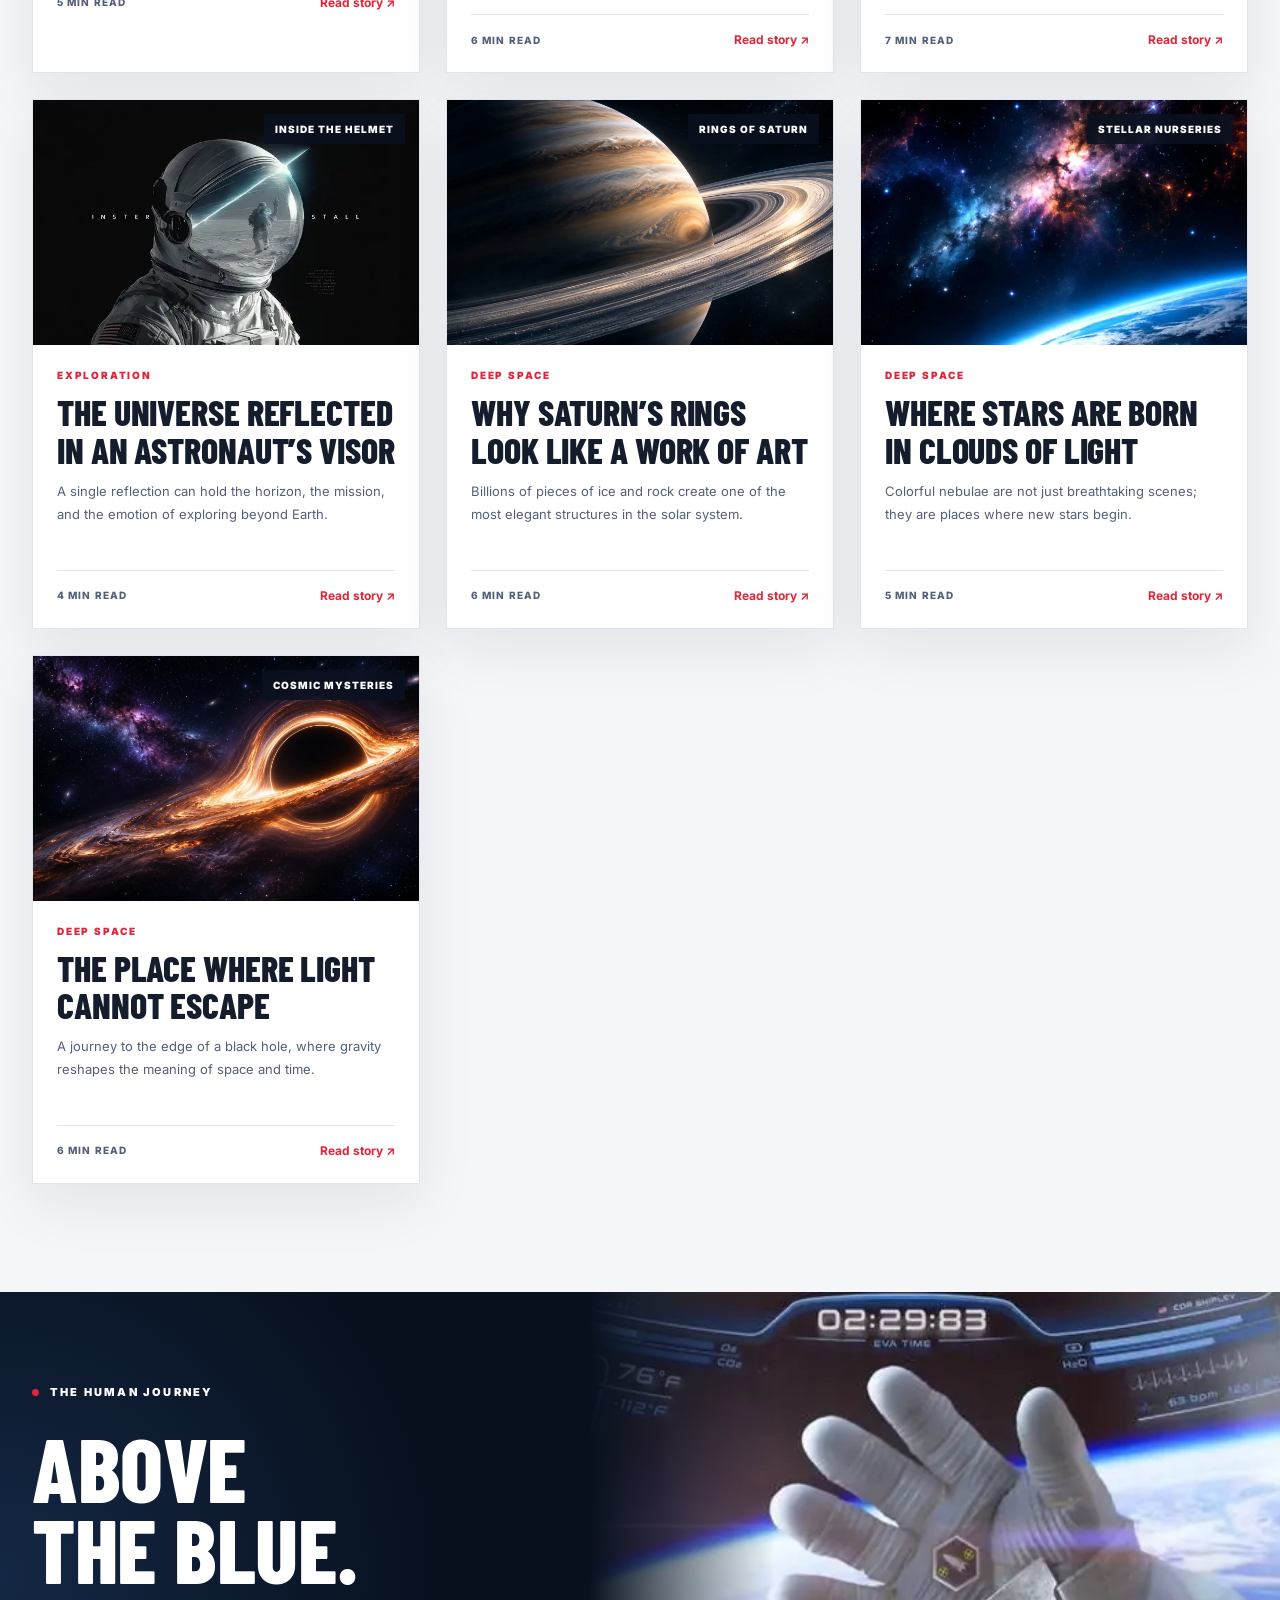
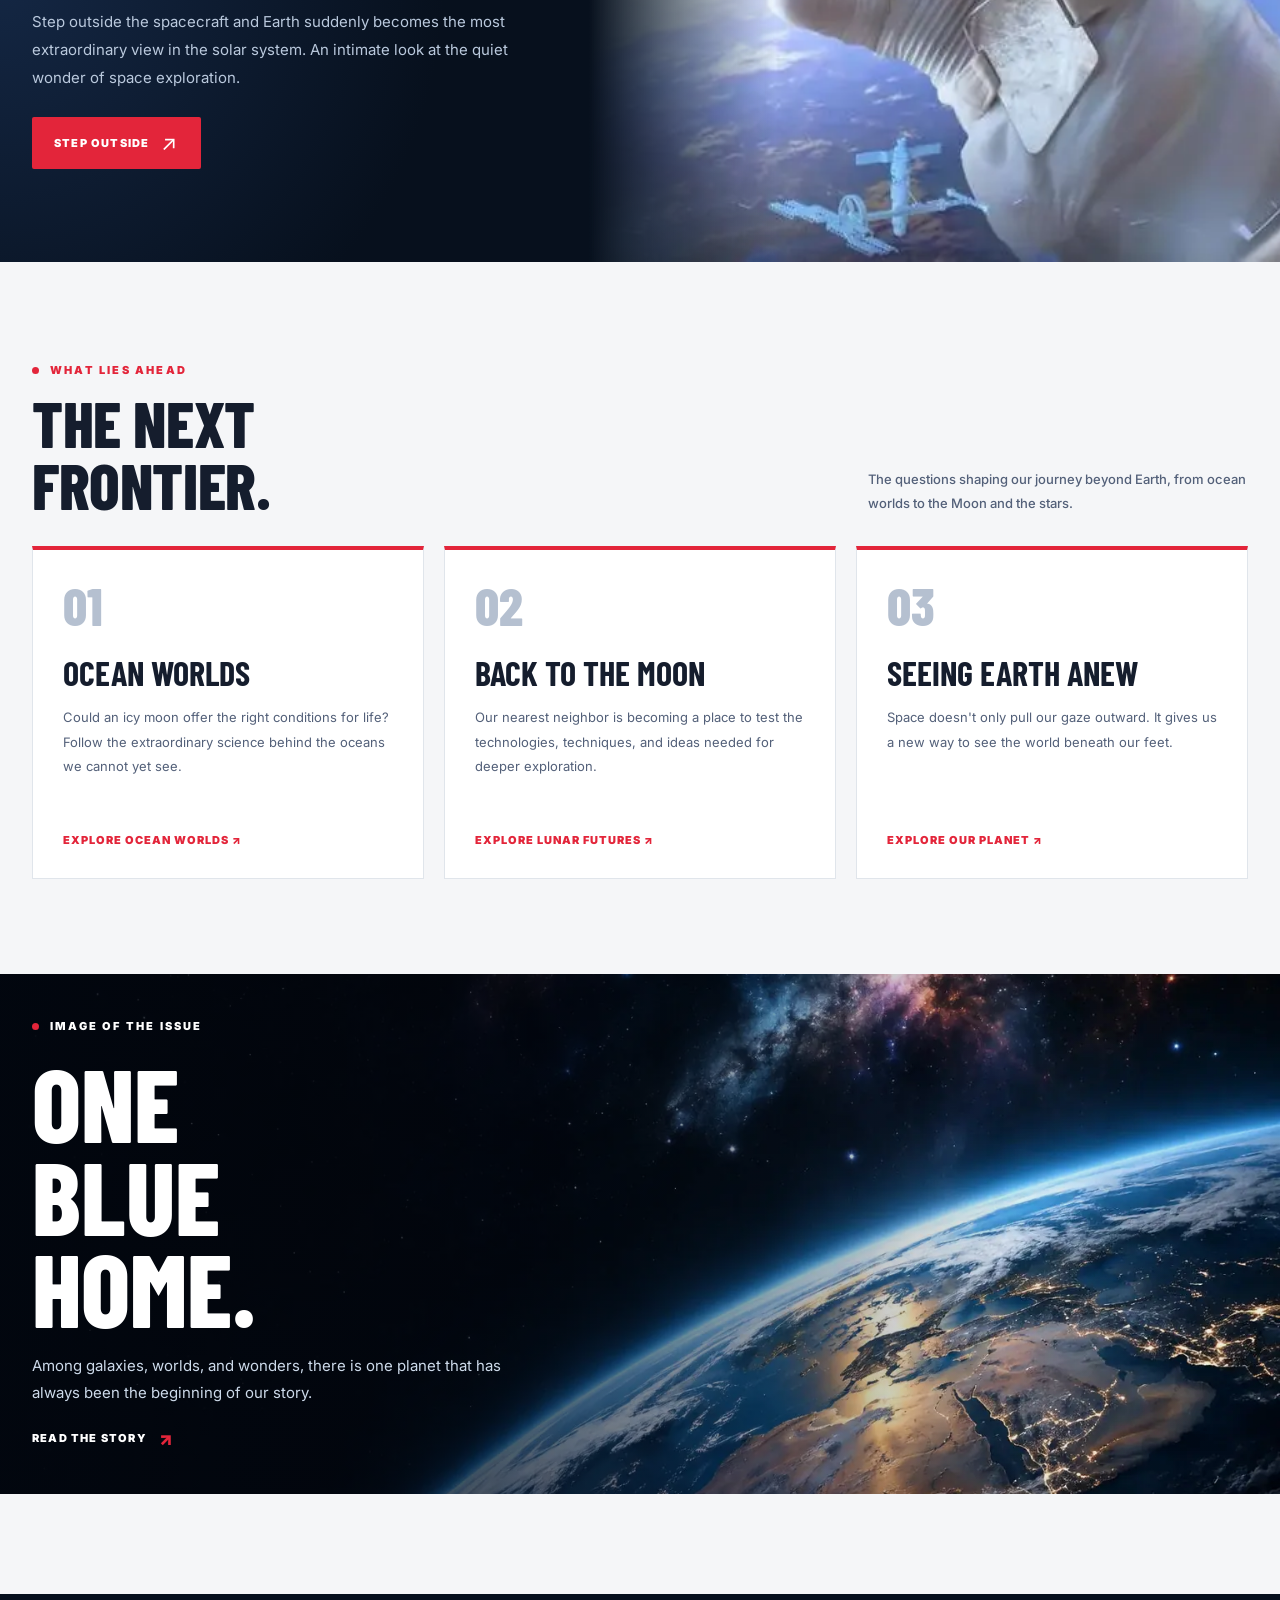
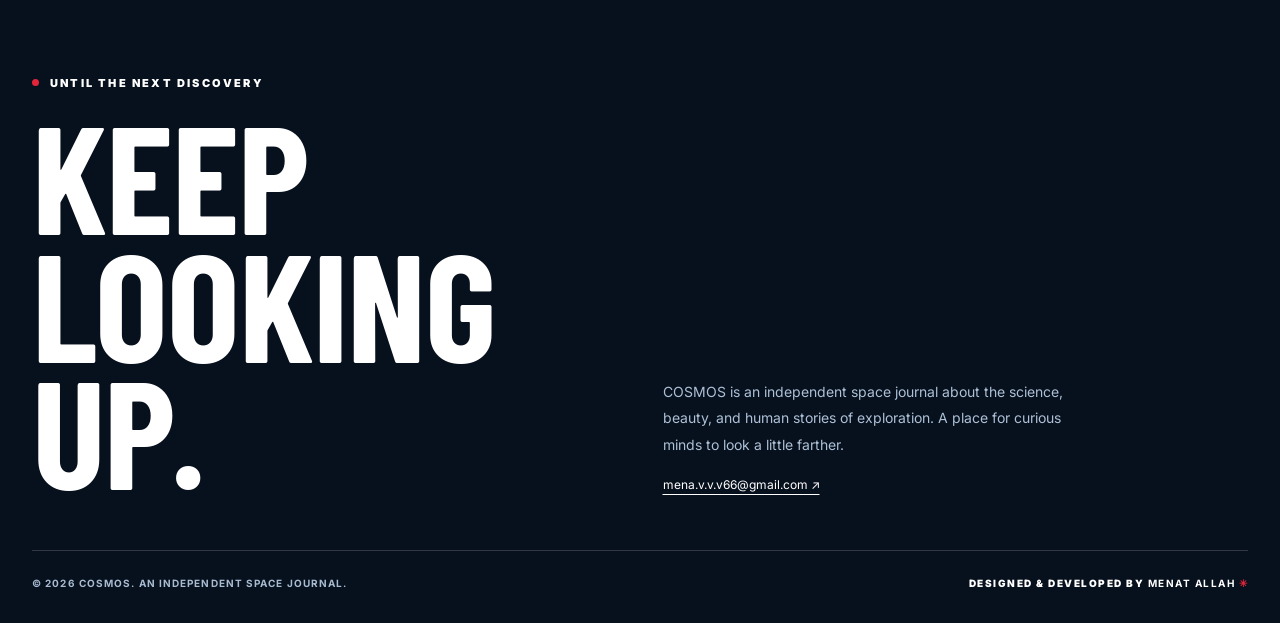
